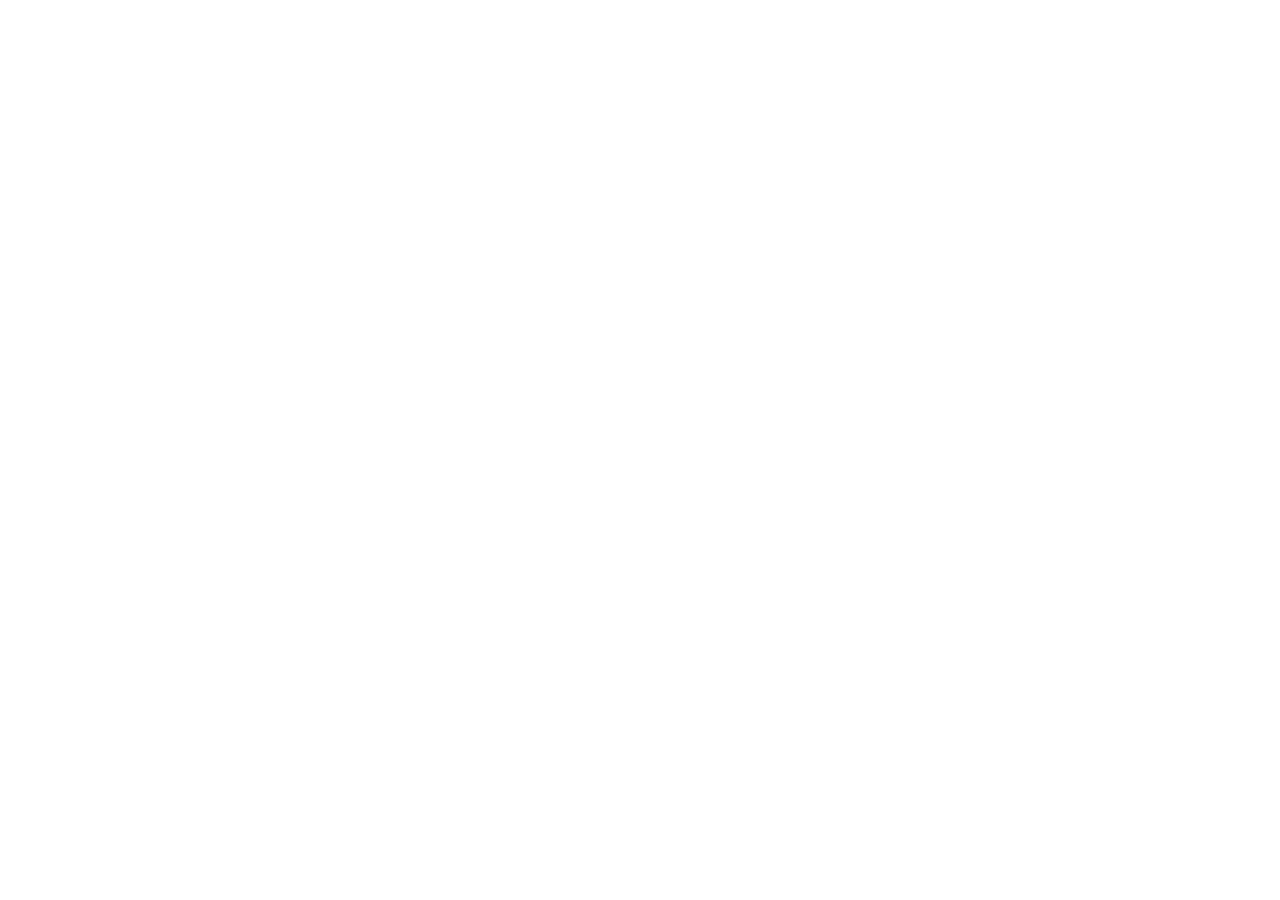
==== index.html @ c67d9fbb "Initialisation du projet" ====
<!DOCTYPE html>
<html lang="en">

<head>
    <meta charset="UTF-8">
    <meta name="viewport" content="width=device-width, initial-scale=1.0">
    <link rel="stylesheet" href="https://cdn.jsdelivr.net/npm/bootstrap-icons@1.11.3/font/bootstrap-icons.min.css">
    <link rel="stylesheet" href="css/style.css">
    <title>AfriConnect Summit 2026 - Accueil</title>
</head>

<body>
   



    <script src="https://cdn.jsdelivr.net/npm/bootstrap@5.3.0-alpha1/dist/js/bootstrap.bundle.min.js"></script>
    <script src="js/main.js"></script>
</body>

</html>
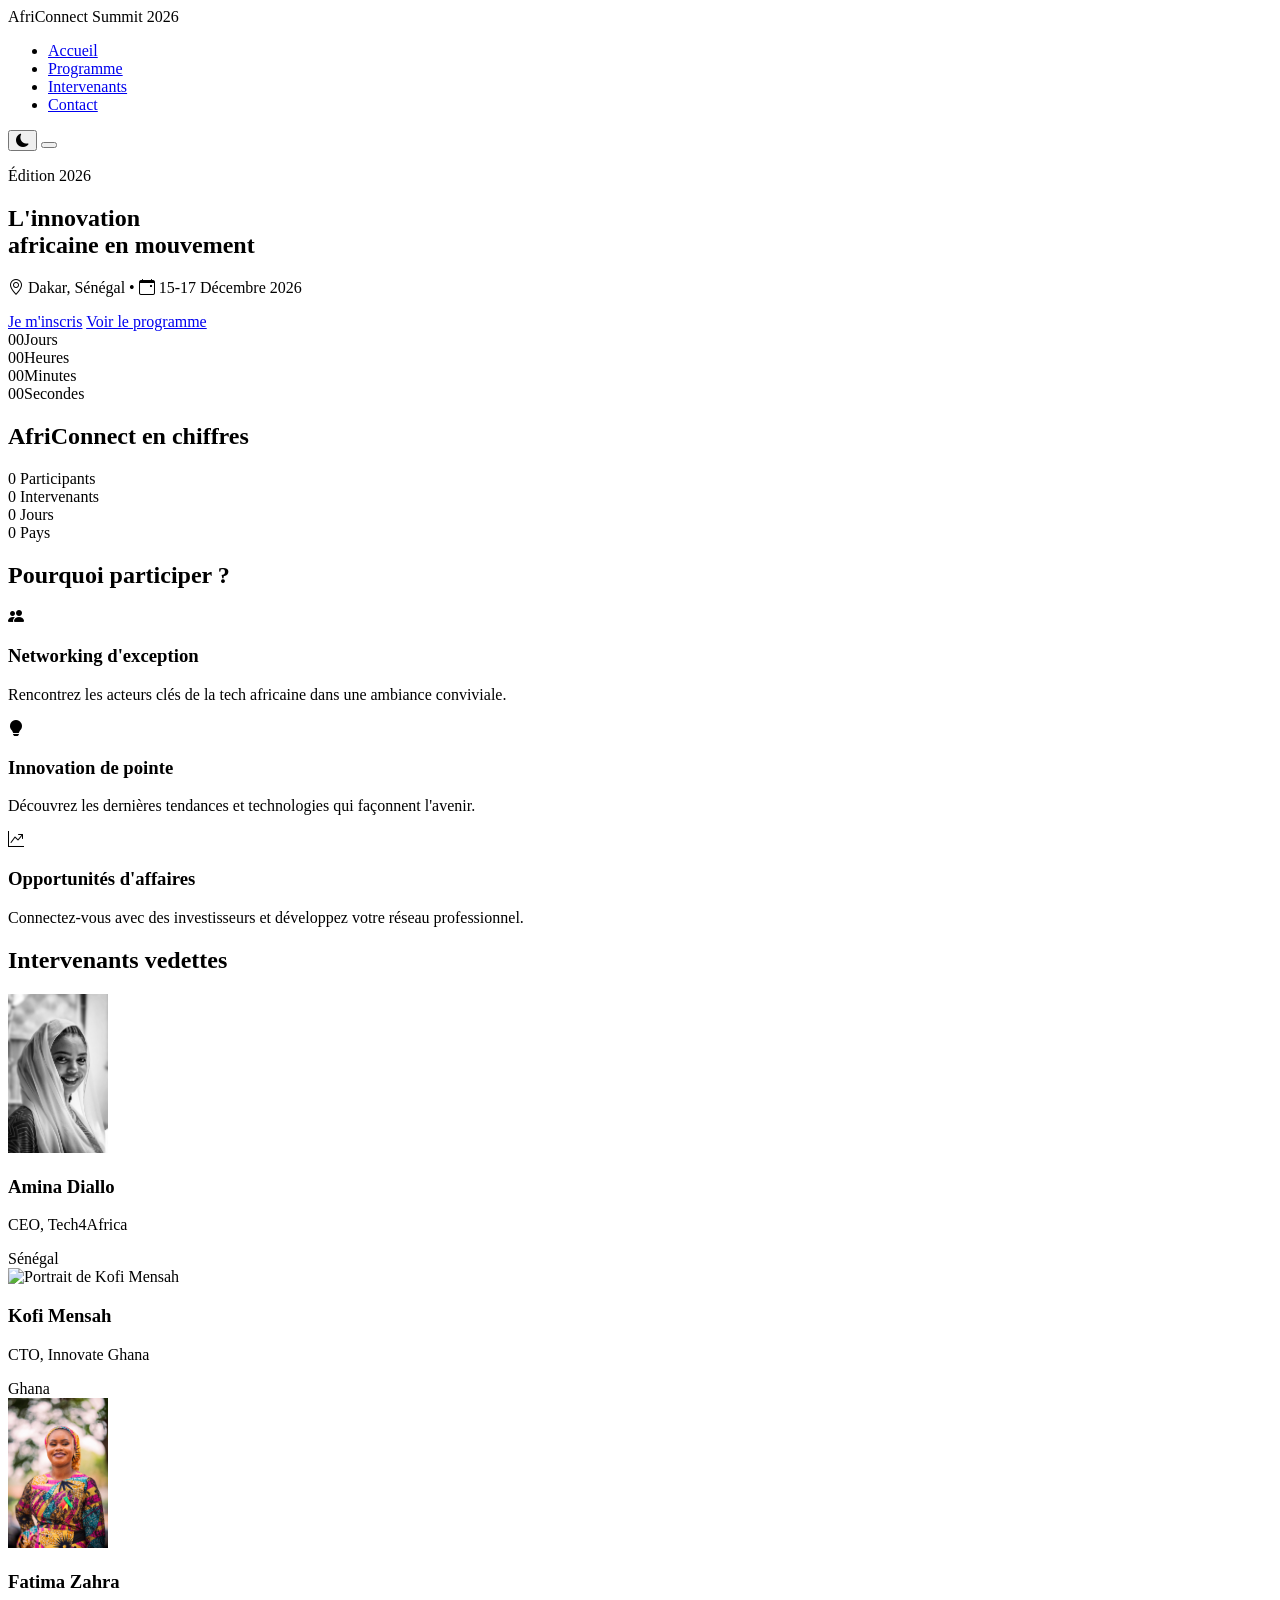
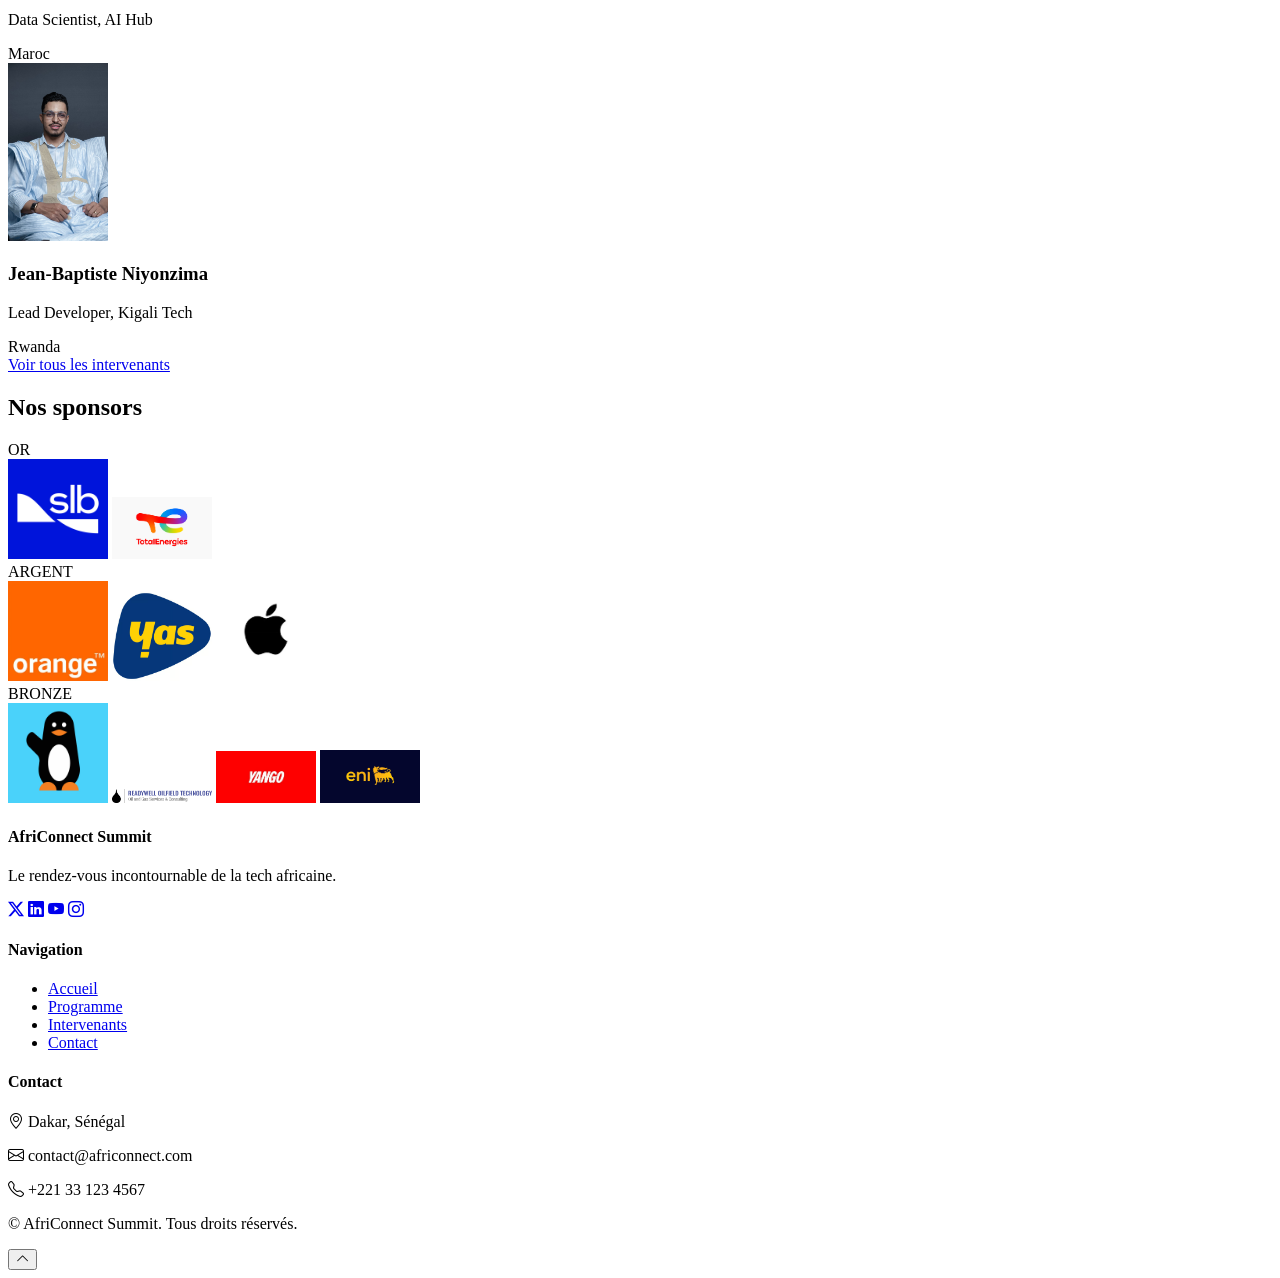
==== commit ead9342e: "Structure des pages HTML" ====
--- a/index.html
+++ b/index.html
@@ -1,20 +1,218 @@
 <!DOCTYPE html>
-<html lang="en">
+<html lang="fr">
 
 <head>
     <meta charset="UTF-8">
     <meta name="viewport" content="width=device-width, initial-scale=1.0">
     <link rel="stylesheet" href="https://cdn.jsdelivr.net/npm/bootstrap-icons@1.11.3/font/bootstrap-icons.min.css">
     <link rel="stylesheet" href="css/style.css">
+    <link rel="preconnect" href="https://fonts.googleapis.com">
+    <link rel="preconnect" href="https://fonts.gstatic.com" crossorigin>
+    <link href="https://fonts.googleapis.com/css2?family=Bricolage+Grotesque:wght@400;600;700;800&family=Inter:wght@400;500;600&display=swap" rel="stylesheet">
     <title>AfriConnect Summit 2026 - Accueil</title>
 </head>
 
 <body>
-   
-
-
-
-    <script src="https://cdn.jsdelivr.net/npm/bootstrap@5.3.0-alpha1/dist/js/bootstrap.bundle.min.js"></script>
+    <!--  HEADER / NAVIGATION -->
+    <header>
+        <nav>
+            <div class="nav-brand">
+                <span>AfriConnect</span>
+                <span>Summit 2026</span>
+            </div>
+            <ul class="nav-links" id="navLinks">
+                <li><a href="index.html" class="active">Accueil</a></li>
+                <li><a href="programme.html">Programme</a></li>
+                <li><a href="intervenants.html">Intervenants</a></li>
+                <li><a href="contact.html">Contact</a></li>
+            </ul>
+            <div class="nav-actions">
+                <button id="themeToggle" aria-label="Basculer le thème sombre/clair">
+                    <i class="bi bi-moon-fill"></i>
+                </button>
+                <button class="hamburger" aria-label="Ouvrir le menu de navigation" aria-expanded="false"
+                    id="hamburger">
+                    <span></span><span></span><span></span>
+                </button>
+            </div>
+        </nav>
+    </header>
+
+    <main>
+        <!--  SECTION HERO  -->
+        <section class="hero" id="hero">
+            <div class="hero-content">
+                <p class="hero-badge">Édition 2026</p>
+                <h1>L'innovation <br />africaine <span>en mouvement</span></h1>
+                <p class="hero-subtitle">
+                    <i class="bi bi-geo-alt" aria-hidden="true"></i> Dakar, Sénégal &bull;
+                    <i class="bi bi-calendar-event" aria-hidden="true"></i> 15-17 Décembre 2026
+                </p>
+                <div class="hero-buttons">
+                    <a href="contact.html" class="btn-primary">Je m'inscris</a>
+                    <a href="programme.html" class="btn-secondary">Voir le programme</a>
+                </div>
+                <!-- Compte à rebours -->
+                <div class="countdown" id="countdown" aria-label="Compte à rebours avant l'événement">
+                    <div><span id="days">00</span><span>Jours</span></div>
+                    <div><span id="hours">00</span><span>Heures</span></div>
+                    <div><span id="minutes">00</span><span>Minutes</span></div>
+                    <div><span id="seconds">00</span><span>Secondes</span></div>
+                </div>
+            </div>
+        </section>
+
+        <!--  SECTION CHIFFRES CLÉS  -->
+        <section class="stats" id="stats">
+            <h2>AfriConnect en chiffres</h2>
+            <div class="stats-grid">
+                <div class="stat-card">
+                    <span class="stat-number" data-target="1200">0</span>
+                    <span class="stat-label">Participants</span>
+                </div>
+                <div class="stat-card">
+                    <span class="stat-number" data-target="48">0</span>
+                    <span class="stat-label">Intervenants</span>
+                </div>
+                <div class="stat-card">
+                    <span class="stat-number" data-target="3">0</span>
+                    <span class="stat-label">Jours</span>
+                </div>
+                <div class="stat-card">
+                    <span class="stat-number" data-target="12">0</span>
+                    <span class="stat-label">Pays</span>
+                </div>
+            </div>
+        </section>
+
+        <!--  SECTION POURQUOI PARTICIPER  -->
+        <section class="why-attend" id="why-attend">
+            <h2>Pourquoi participer ?</h2>
+            <div class="why-grid">
+                <article class="why-card">
+                    <i class="bi bi-people-fill" aria-hidden="true"></i>
+                    <h3>Networking d'exception</h3>
+                    <p>Rencontrez les acteurs clés de la tech africaine dans une ambiance conviviale.</p>
+                </article>
+                <article class="why-card">
+                    <i class="bi bi-lightbulb-fill" aria-hidden="true"></i>
+                    <h3>Innovation de pointe</h3>
+                    <p>Découvrez les dernières tendances et technologies qui façonnent l'avenir.</p>
+                </article>
+                <article class="why-card">
+                    <i class="bi bi-graph-up-arrow" aria-hidden="true"></i>
+                    <h3>Opportunités d'affaires</h3>
+                    <p>Connectez-vous avec des investisseurs et développez votre réseau professionnel.</p>
+                </article>
+            </div>
+        </section>
+
+        <!--  SECTION INTERVENANTS VEDETTES  -->
+        <section class="featured-speakers" id="featured-speakers">
+            <h2>Intervenants vedettes</h2>
+            <div class="speakers-grid">
+                <article class="speaker-card">
+                    <img src="images/femme1.jpg" alt="Portrait d'Amina Diallo" width="100">
+                    <h3>Amina Diallo</h3>
+                    <p>CEO, Tech4Africa</p>
+                    <span class="speaker-country">Sénégal</span>
+                </article>
+                <article class="speaker-card">
+                    <img src="images/homme4.jpg" alt="Portrait de Kofi Mensah" width="100">
+                    <h3>Kofi Mensah</h3>
+                    <p>CTO, Innovate Ghana</p>
+                    <span class="speaker-country">Ghana</span>
+                </article>
+                <article class="speaker-card">
+                    <img src="images/fmm1.jpg" alt="Portrait de Fatima Zahra" width="100">
+                    <h3>Fatima Zahra</h3>
+                    <p>Data Scientist, AI Hub</p>
+                    <span class="speaker-country">Maroc</span>
+                </article>
+                <article class="speaker-card">
+                    <img src="images/hmm2.jpg" alt="Portrait de Jean-Baptiste Niyonzima" width="100">
+                    <h3>Jean-Baptiste Niyonzima</h3>
+                    <p>Lead Developer, Kigali Tech</p>
+                    <span class="speaker-country">Rwanda</span>
+                </article>
+            </div>
+            <div class="speakers-cta">
+                <a href="intervenants.html" class="btn-secondary">Voir tous les intervenants</a>
+            </div>
+        </section>
+
+        <!--  SECTION SPONSORS  -->
+        <section class="sponsors" id="sponsors">
+            <h2>Nos sponsors</h2>
+            <div class="sponsors-grid">
+                <div class="sponsor-level gold">
+                    <span>OR</span>
+                    <div class="sponsor-logos">
+                        <img src="images/slblogo.avif" alt="Logo sponsor Gold 1" width="100">
+                        <img src="images/totallogo.jpg" alt="Logo sponsor Gold 2" width="100">
+                    </div>
+                </div>
+                <div class="sponsor-level silver">
+                    <span>ARGENT</span>
+                    <div class="sponsor-logos">
+                        <img src="images/orangelogo.webp" alt="Logo sponsor Silver 1" width="100">
+                        <img src="images/yaslogo.avif" alt="Logo sponsor Silver 2" width="100">
+                        <img src="images/applelogo.webp" alt="Logo sponsor Silver 3" width="100">
+                    </div>
+                </div>
+                <div class="sponsor-level bronze">
+                    <span>BRONZE</span>
+                    <div class="sponsor-logos">
+                        <img src="images/wavelogo.avif" alt="Logo sponsor Bronze 1" width="100">
+                        <img src="images/readywelllogo.png" alt="Logo sponsor Bronze 2" width="100">
+                        <img src="images/yangologo.webp" alt="Logo sponsor Bronze 3" width="100">
+                        <img src="images/enilogo.jfif" alt="Logo sponsor Bronze 4" width="100">
+                    </div>
+                </div>
+            </div>
+        </section>
+    </main>
+
+    <!--  FOOTER  -->
+    <footer>
+        <div class="footer-grid">
+            <div class="footer-col">
+                <h4>AfriConnect Summit</h4>
+                <p>Le rendez-vous incontournable de la tech africaine.</p>
+                <div class="social-links">
+                    <a href="#" aria-label="Twitter"><i class="bi bi-twitter-x"></i></a>
+                    <a href="#" aria-label="LinkedIn"><i class="bi bi-linkedin"></i></a>
+                    <a href="#" aria-label="YouTube"><i class="bi bi-youtube"></i></a>
+                    <a href="#" aria-label="Instagram"><i class="bi bi-instagram"></i></a>
+                </div>
+            </div>
+            <div class="footer-col">
+                <h4>Navigation</h4>
+                <ul>
+                    <li><a href="index.html">Accueil</a></li>
+                    <li><a href="programme.html">Programme</a></li>
+                    <li><a href="intervenants.html">Intervenants</a></li>
+                    <li><a href="contact.html">Contact</a></li>
+                </ul>
+            </div>
+            <div class="footer-col">
+                <h4>Contact</h4>
+                <p><i class="bi bi-geo-alt" aria-hidden="true"></i> Dakar, Sénégal</p>
+                <p><i class="bi bi-envelope" aria-hidden="true"></i> contact@africonnect.com</p>
+                <p><i class="bi bi-telephone" aria-hidden="true"></i> +221 33 123 4567</p>
+            </div>
+        </div>
+        <div class="footer-bottom">
+            <p>&copy; <span id="year"></span> AfriConnect Summit. Tous droits réservés.</p>
+            <button id="backToTop" aria-label="Retour en haut de page">
+                <i class="bi bi-chevron-up"></i>
+            </button>
+        </div>
+    </footer>
+
+
+
+
     <script src="js/main.js"></script>
 </body>
 
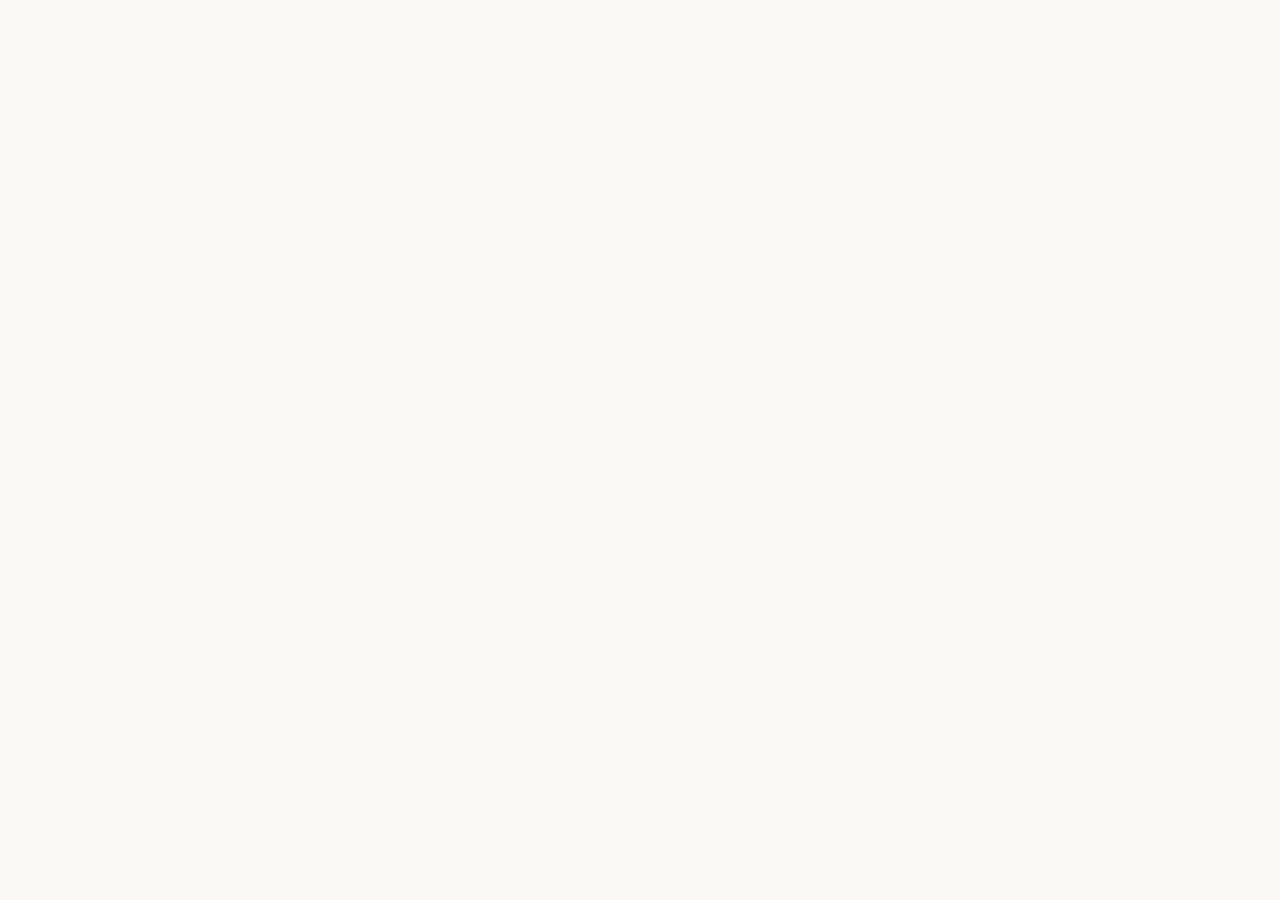
==== commit d1a37e26: "Initialisation du projet" ====
--- a/index.html
+++ b/index.html
@@ -1,218 +1,20 @@
 <!DOCTYPE html>
-<html lang="fr">
+<html lang="en">
 
 <head>
     <meta charset="UTF-8">
     <meta name="viewport" content="width=device-width, initial-scale=1.0">
     <link rel="stylesheet" href="https://cdn.jsdelivr.net/npm/bootstrap-icons@1.11.3/font/bootstrap-icons.min.css">
     <link rel="stylesheet" href="css/style.css">
-    <link rel="preconnect" href="https://fonts.googleapis.com">
-    <link rel="preconnect" href="https://fonts.gstatic.com" crossorigin>
-    <link href="https://fonts.googleapis.com/css2?family=Bricolage+Grotesque:wght@400;600;700;800&family=Inter:wght@400;500;600&display=swap" rel="stylesheet">
     <title>AfriConnect Summit 2026 - Accueil</title>
 </head>
 
 <body>
-    <!--  HEADER / NAVIGATION -->
-    <header>
-        <nav>
-            <div class="nav-brand">
-                <span>AfriConnect</span>
-                <span>Summit 2026</span>
-            </div>
-            <ul class="nav-links" id="navLinks">
-                <li><a href="index.html" class="active">Accueil</a></li>
-                <li><a href="programme.html">Programme</a></li>
-                <li><a href="intervenants.html">Intervenants</a></li>
-                <li><a href="contact.html">Contact</a></li>
-            </ul>
-            <div class="nav-actions">
-                <button id="themeToggle" aria-label="Basculer le thème sombre/clair">
-                    <i class="bi bi-moon-fill"></i>
-                </button>
-                <button class="hamburger" aria-label="Ouvrir le menu de navigation" aria-expanded="false"
-                    id="hamburger">
-                    <span></span><span></span><span></span>
-                </button>
-            </div>
-        </nav>
-    </header>
-
-    <main>
-        <!--  SECTION HERO  -->
-        <section class="hero" id="hero">
-            <div class="hero-content">
-                <p class="hero-badge">Édition 2026</p>
-                <h1>L'innovation <br />africaine <span>en mouvement</span></h1>
-                <p class="hero-subtitle">
-                    <i class="bi bi-geo-alt" aria-hidden="true"></i> Dakar, Sénégal &bull;
-                    <i class="bi bi-calendar-event" aria-hidden="true"></i> 15-17 Décembre 2026
-                </p>
-                <div class="hero-buttons">
-                    <a href="contact.html" class="btn-primary">Je m'inscris</a>
-                    <a href="programme.html" class="btn-secondary">Voir le programme</a>
-                </div>
-                <!-- Compte à rebours -->
-                <div class="countdown" id="countdown" aria-label="Compte à rebours avant l'événement">
-                    <div><span id="days">00</span><span>Jours</span></div>
-                    <div><span id="hours">00</span><span>Heures</span></div>
-                    <div><span id="minutes">00</span><span>Minutes</span></div>
-                    <div><span id="seconds">00</span><span>Secondes</span></div>
-                </div>
-            </div>
-        </section>
-
-        <!--  SECTION CHIFFRES CLÉS  -->
-        <section class="stats" id="stats">
-            <h2>AfriConnect en chiffres</h2>
-            <div class="stats-grid">
-                <div class="stat-card">
-                    <span class="stat-number" data-target="1200">0</span>
-                    <span class="stat-label">Participants</span>
-                </div>
-                <div class="stat-card">
-                    <span class="stat-number" data-target="48">0</span>
-                    <span class="stat-label">Intervenants</span>
-                </div>
-                <div class="stat-card">
-                    <span class="stat-number" data-target="3">0</span>
-                    <span class="stat-label">Jours</span>
-                </div>
-                <div class="stat-card">
-                    <span class="stat-number" data-target="12">0</span>
-                    <span class="stat-label">Pays</span>
-                </div>
-            </div>
-        </section>
-
-        <!--  SECTION POURQUOI PARTICIPER  -->
-        <section class="why-attend" id="why-attend">
-            <h2>Pourquoi participer ?</h2>
-            <div class="why-grid">
-                <article class="why-card">
-                    <i class="bi bi-people-fill" aria-hidden="true"></i>
-                    <h3>Networking d'exception</h3>
-                    <p>Rencontrez les acteurs clés de la tech africaine dans une ambiance conviviale.</p>
-                </article>
-                <article class="why-card">
-                    <i class="bi bi-lightbulb-fill" aria-hidden="true"></i>
-                    <h3>Innovation de pointe</h3>
-                    <p>Découvrez les dernières tendances et technologies qui façonnent l'avenir.</p>
-                </article>
-                <article class="why-card">
-                    <i class="bi bi-graph-up-arrow" aria-hidden="true"></i>
-                    <h3>Opportunités d'affaires</h3>
-                    <p>Connectez-vous avec des investisseurs et développez votre réseau professionnel.</p>
-                </article>
-            </div>
-        </section>
-
-        <!--  SECTION INTERVENANTS VEDETTES  -->
-        <section class="featured-speakers" id="featured-speakers">
-            <h2>Intervenants vedettes</h2>
-            <div class="speakers-grid">
-                <article class="speaker-card">
-                    <img src="images/femme1.jpg" alt="Portrait d'Amina Diallo" width="100">
-                    <h3>Amina Diallo</h3>
-                    <p>CEO, Tech4Africa</p>
-                    <span class="speaker-country">Sénégal</span>
-                </article>
-                <article class="speaker-card">
-                    <img src="images/homme4.jpg" alt="Portrait de Kofi Mensah" width="100">
-                    <h3>Kofi Mensah</h3>
-                    <p>CTO, Innovate Ghana</p>
-                    <span class="speaker-country">Ghana</span>
-                </article>
-                <article class="speaker-card">
-                    <img src="images/fmm1.jpg" alt="Portrait de Fatima Zahra" width="100">
-                    <h3>Fatima Zahra</h3>
-                    <p>Data Scientist, AI Hub</p>
-                    <span class="speaker-country">Maroc</span>
-                </article>
-                <article class="speaker-card">
-                    <img src="images/hmm2.jpg" alt="Portrait de Jean-Baptiste Niyonzima" width="100">
-                    <h3>Jean-Baptiste Niyonzima</h3>
-                    <p>Lead Developer, Kigali Tech</p>
-                    <span class="speaker-country">Rwanda</span>
-                </article>
-            </div>
-            <div class="speakers-cta">
-                <a href="intervenants.html" class="btn-secondary">Voir tous les intervenants</a>
-            </div>
-        </section>
-
-        <!--  SECTION SPONSORS  -->
-        <section class="sponsors" id="sponsors">
-            <h2>Nos sponsors</h2>
-            <div class="sponsors-grid">
-                <div class="sponsor-level gold">
-                    <span>OR</span>
-                    <div class="sponsor-logos">
-                        <img src="images/slblogo.avif" alt="Logo sponsor Gold 1" width="100">
-                        <img src="images/totallogo.jpg" alt="Logo sponsor Gold 2" width="100">
-                    </div>
-                </div>
-                <div class="sponsor-level silver">
-                    <span>ARGENT</span>
-                    <div class="sponsor-logos">
-                        <img src="images/orangelogo.webp" alt="Logo sponsor Silver 1" width="100">
-                        <img src="images/yaslogo.avif" alt="Logo sponsor Silver 2" width="100">
-                        <img src="images/applelogo.webp" alt="Logo sponsor Silver 3" width="100">
-                    </div>
-                </div>
-                <div class="sponsor-level bronze">
-                    <span>BRONZE</span>
-                    <div class="sponsor-logos">
-                        <img src="images/wavelogo.avif" alt="Logo sponsor Bronze 1" width="100">
-                        <img src="images/readywelllogo.png" alt="Logo sponsor Bronze 2" width="100">
-                        <img src="images/yangologo.webp" alt="Logo sponsor Bronze 3" width="100">
-                        <img src="images/enilogo.jfif" alt="Logo sponsor Bronze 4" width="100">
-                    </div>
-                </div>
-            </div>
-        </section>
-    </main>
-
-    <!--  FOOTER  -->
-    <footer>
-        <div class="footer-grid">
-            <div class="footer-col">
-                <h4>AfriConnect Summit</h4>
-                <p>Le rendez-vous incontournable de la tech africaine.</p>
-                <div class="social-links">
-                    <a href="#" aria-label="Twitter"><i class="bi bi-twitter-x"></i></a>
-                    <a href="#" aria-label="LinkedIn"><i class="bi bi-linkedin"></i></a>
-                    <a href="#" aria-label="YouTube"><i class="bi bi-youtube"></i></a>
-                    <a href="#" aria-label="Instagram"><i class="bi bi-instagram"></i></a>
-                </div>
-            </div>
-            <div class="footer-col">
-                <h4>Navigation</h4>
-                <ul>
-                    <li><a href="index.html">Accueil</a></li>
-                    <li><a href="programme.html">Programme</a></li>
-                    <li><a href="intervenants.html">Intervenants</a></li>
-                    <li><a href="contact.html">Contact</a></li>
-                </ul>
-            </div>
-            <div class="footer-col">
-                <h4>Contact</h4>
-                <p><i class="bi bi-geo-alt" aria-hidden="true"></i> Dakar, Sénégal</p>
-                <p><i class="bi bi-envelope" aria-hidden="true"></i> contact@africonnect.com</p>
-                <p><i class="bi bi-telephone" aria-hidden="true"></i> +221 33 123 4567</p>
-            </div>
-        </div>
-        <div class="footer-bottom">
-            <p>&copy; <span id="year"></span> AfriConnect Summit. Tous droits réservés.</p>
-            <button id="backToTop" aria-label="Retour en haut de page">
-                <i class="bi bi-chevron-up"></i>
-            </button>
-        </div>
-    </footer>
+   
 
 
 
-
+    <script src="https://cdn.jsdelivr.net/npm/bootstrap@5.3.0-alpha1/dist/js/bootstrap.bundle.min.js"></script>
     <script src="js/main.js"></script>
 </body>
 
--- a/css/style.css
+++ b/css/style.css
@@ -0,0 +1,436 @@
+
+/* VARIABLES CSS (design system)  */
+:root {
+    /* Couleurs - mode clair (par défaut) */
+    --color-bg: #FBF9F6;
+    --color-bg-alt: #F2EEE7;
+    --color-text: #1B1F2A;
+    --color-text-soft: #55596B;
+    --color-sunset: #FF6B35;
+    --color-sunset-dark: #E4552A;
+    --color-ocean: #00A896;
+    --color-ocean-dark: #007A6E;
+    --color-border: #E3DED3;
+    --color-card-bg: #FFFFFF;
+
+    /* Typographie */
+    --font-display: 'Bricolage Grotesque', sans-serif;
+    --font-body: 'Inter', sans-serif;
+
+    /* Espacements */
+    --space-xs: 0.5rem;
+    --space-sm: 1rem;
+    --space-md: 2rem;
+    --space-lg: 4rem;
+    --space-xl: 6rem;
+
+    /* Rayons et ombres */
+    --radius-sm: 8px;
+    --radius-md: 16px;
+    --radius-full: 999px;
+    --shadow-soft: 0 4px 20px rgba(13, 19, 33, 0.08);
+    --shadow-hover: 0 12px 32px rgba(13, 19, 33, 0.14);
+
+    /* Transitions */
+    --transition-fast: 0.2s ease;
+    --transition-base: 0.35s ease;
+
+    /* Largeur de contenu */
+    --content-width: 1200px;
+}
+
+/*  VARIABLES - MODE SOMBRE  */
+[data-theme="dark"] {
+    --color-bg: #0D1321;
+    --color-bg-alt: #161D30;
+    --color-text: #F5F3EF;
+    --color-text-soft: #A7ACC2;
+    --color-sunset: #FF7A47;
+    --color-sunset-dark: #FF6B35;
+    --color-ocean: #12C7B4;
+    --color-ocean-dark: #00A896;
+    --color-border: #2A3350;
+    --color-card-bg: #161D30;
+    --shadow-soft: 0 4px 20px rgba(0, 0, 0, 0.35);
+    --shadow-hover: 0 12px 32px rgba(0, 0, 0, 0.5);
+}
+
+/*  RESET DE BASE  */
+* {
+    margin: 0;
+    padding: 0;
+    box-sizing: border-box;
+}
+
+html {
+    scroll-behavior: smooth;
+}
+
+body {
+    font-family: var(--font-body);
+    background-color: var(--color-bg);
+    color: var(--color-text);
+    line-height: 1.6;
+    transition: background-color var(--transition-base), color var(--transition-base);
+    overflow-x: hidden;
+}
+
+img {
+    max-width: 100%;
+    display: block;
+}
+
+a {
+    text-decoration: none;
+    color: inherit;
+}
+
+ul {
+    list-style: none;
+}
+
+button {
+    font-family: inherit;
+    cursor: pointer;
+    border: none;
+    background: none;
+}
+
+h1, h2, h3, h4 {
+    font-family: var(--font-display);
+    font-weight: 700;
+    line-height: 1.15;
+    color: var(--color-text);
+}
+
+h1 { font-size: clamp(2.5rem, 6vw, 4.5rem); }
+h2 { font-size: clamp(1.8rem, 4vw, 2.75rem); margin-bottom: var(--space-md); }
+h3 { font-size: 1.25rem; }
+
+p { color: var(--color-text-soft); }
+
+.sr-only {
+    position: absolute;
+    width: 1px; height: 1px;
+    padding: 0; margin: -1px;
+    overflow: hidden;
+    clip: rect(0, 0, 0, 0);
+    white-space: nowrap;
+    border: 0;
+}
+
+*:focus-visible {
+    outline: 3px solid var(--color-ocean);
+    outline-offset: 2px;
+}
+
+/* Conteneur générique pour toutes les sections de <main> */
+main > section {
+    max-width: var(--content-width);
+    margin: 0 auto;
+    padding: var(--space-lg) var(--space-md);
+}
+
+/* Boutons génériques (utilisés dans le hero dès ce commit) */
+.btn-primary,
+.btn-secondary {
+    display: inline-block;
+    padding: 0.9rem 2rem;
+    border-radius: var(--radius-full);
+    font-weight: 600;
+    transition: transform var(--transition-fast), box-shadow var(--transition-fast), background-color var(--transition-fast);
+}
+
+.btn-primary {
+    background-color: var(--color-sunset);
+    color: #fff;
+}
+.btn-primary:hover {
+    background-color: var(--color-sunset-dark);
+    transform: translateY(-2px);
+    box-shadow: var(--shadow-hover);
+}
+
+.btn-secondary {
+    background-color: transparent;
+    color: var(--color-text);
+    border: 2px solid var(--color-border);
+}
+.btn-secondary:hover {
+    border-color: var(--color-ocean);
+    color: var(--color-ocean);
+    transform: translateY(-2px);
+}
+/*  HEADER / NAVBAR (Flexbox usage #1) */
+header {
+    position: fixed;
+    top: 0; left: 0; right: 0;
+    z-index: 100;
+    background-color: transparent;
+    transition: background-color var(--transition-base), box-shadow var(--transition-base);
+}
+
+/* Classe basculée en JS au commit 8, après 80px de scroll */
+header.scrolled {
+    background-color: var(--color-bg);
+    box-shadow: var(--shadow-soft);
+}
+
+nav {
+    display: flex;
+    align-items: center;
+    justify-content: space-between;
+    max-width: var(--content-width);
+    margin: 0 auto;
+    padding: 1.25rem var(--space-md);
+}
+
+.nav-brand {
+    display: flex;
+    flex-direction: column;
+    font-family: var(--font-display);
+    font-weight: 700;
+    line-height: 1.1;
+}
+
+.nav-links {
+    display: flex;
+    gap: var(--space-md);
+}
+
+.nav-links a {
+    font-weight: 500;
+    padding-bottom: 4px;
+    border-bottom: 2px solid transparent;
+    transition: border-color var(--transition-fast), color var(--transition-fast);
+}
+
+.nav-links a:hover,
+.nav-links a.active {
+    color: var(--color-sunset);
+    border-bottom-color: var(--color-sunset);
+}
+
+.nav-actions {
+    display: flex;
+    align-items: center;
+    gap: var(--space-sm);
+}
+
+#themeToggle {
+    font-size: 1.2rem;
+    color: var(--color-text);
+    transition: color var(--transition-fast), transform var(--transition-fast);
+}
+#themeToggle:hover {
+    color: var(--color-sunset);
+    transform: rotate(20deg);
+}
+
+/* Hamburger (mobile) - la logique d'ouverture (classe .open) sera ajoutée en JS au commit 8 */
+.hamburger {
+    display: none;
+    flex-direction: column;
+    gap: 5px;
+    width: 28px;
+}
+.hamburger span {
+    height: 2px;
+    background-color: var(--color-text);
+    border-radius: 2px;
+    transition: transform var(--transition-fast), opacity var(--transition-fast);
+}
+.hamburger.open span:nth-child(1) { transform: translateY(7px) rotate(45deg); }
+.hamburger.open span:nth-child(2) { opacity: 0; }
+.hamburger.open span:nth-child(3) { transform: translateY(-7px) rotate(-45deg); }
+
+/* - HERO (page d'accueil) */
+.hero {
+    min-height: 100vh;
+    display: flex;
+    align-items: center;
+    justify-content: center;
+    text-align: center;
+    padding: 0 var(--space-md);
+    background: radial-gradient(ellipse at top, rgba(255, 107, 53, 0.12), transparent 60%),
+                radial-gradient(ellipse at bottom, rgba(0, 168, 150, 0.12), transparent 60%);
+    max-width: none !important;
+}
+
+.hero-content {
+    max-width: 800px;
+    animation: fadeInUp 1s ease both;
+}
+
+.hero-badge {
+    display: inline-block;
+    padding: 0.4rem 1rem;
+    margin-bottom: var(--space-sm);
+    border: 1px solid var(--color-border);
+    border-radius: var(--radius-full);
+    font-size: 0.85rem;
+    font-weight: 600;
+    color: var(--color-ocean);
+}
+
+.hero h1 span {
+    background: linear-gradient(90deg, var(--color-sunset), var(--color-ocean));
+    -webkit-background-clip: text;
+    background-clip: text;
+    color: transparent;
+}
+
+.hero-subtitle {
+    margin: var(--space-sm) 0 var(--space-md);
+    font-size: 1.1rem;
+}
+
+.hero-buttons {
+    display: flex;
+    gap: var(--space-sm);
+    justify-content: center;
+    flex-wrap: wrap;
+    margin-bottom: var(--space-lg);
+}
+
+/* Compte à rebours (Flexbox usage #2) - valeurs calculées en JS au commit 9 */
+.countdown {
+    display: flex;
+    gap: var(--space-md);
+    justify-content: center;
+    flex-wrap: wrap;
+}
+
+.countdown > div {
+    display: flex;
+    flex-direction: column;
+    align-items: center;
+    background-color: var(--color-card-bg);
+    padding: var(--space-sm) var(--space-md);
+    border-radius: var(--radius-md);
+    box-shadow: var(--shadow-soft);
+    min-width: 80px;
+}
+
+.countdown span:first-child {
+    font-family: var(--font-display);
+    font-size: 2rem;
+    font-weight: 700;
+    color: var(--color-sunset);
+}
+
+.countdown span:last-child {
+    font-size: 0.8rem;
+    color: var(--color-text-soft);
+    text-transform: uppercase;
+    letter-spacing: 0.05em;
+}
+
+/* Animation d'apparition CSS au chargement du hero */
+@keyframes fadeInUp {
+    from { opacity: 0; transform: translateY(30px); }
+    to { opacity: 1; transform: translateY(0); }
+}
+
+/* COMMIT 5 - FOOTER (Grid pour les 3 colonnes + Flexbox pour footer-bottom) */
+footer {
+    background-color: var(--color-bg-alt);
+    border-top: 1px solid var(--color-border);
+    margin-top: var(--space-xl);
+}
+
+.footer-grid {
+    display: grid;
+    grid-template-columns: 2fr 1fr 1fr;
+    gap: var(--space-lg);
+    max-width: var(--content-width);
+    margin: 0 auto;
+    padding: var(--space-lg) var(--space-md);
+}
+
+.footer-col h4 {
+    margin-bottom: var(--space-sm);
+}
+
+.footer-col ul li {
+    margin-bottom: 0.4rem;
+}
+
+.footer-col a:hover { color: var(--color-sunset); }
+
+.footer-col p { margin-bottom: 0.4rem; }
+
+.social-links {
+    display: flex;
+    gap: var(--space-sm);
+    margin-top: var(--space-sm);
+}
+
+.social-links a {
+    width: 38px; height: 38px;
+    display: flex; align-items: center; justify-content: center;
+    background-color: var(--color-card-bg);
+    border-radius: var(--radius-full);
+    transition: background-color var(--transition-fast), color var(--transition-fast), transform var(--transition-fast);
+}
+.social-links a:hover {
+    background-color: var(--color-sunset);
+    color: #fff;
+    transform: translateY(-3px);
+}
+
+.footer-bottom {
+    display: flex;
+    align-items: center;
+    justify-content: space-between;
+    max-width: var(--content-width);
+    margin: 0 auto;
+    padding: var(--space-sm) var(--space-md) var(--space-md);
+    border-top: 1px solid var(--color-border);
+    font-size: 0.85rem;
+}
+
+/* Bouton retour en haut - la classe .visible sera basculée en JS au commit 8 */
+#backToTop {
+    width: 42px; height: 42px;
+    display: flex; align-items: center; justify-content: center;
+    background-color: var(--color-sunset);
+    color: #fff;
+    border-radius: var(--radius-full);
+    opacity: 0;
+    pointer-events: none;
+    transition: opacity var(--transition-fast), transform var(--transition-fast);
+}
+#backToTop.visible {
+    opacity: 1;
+    pointer-events: auto;
+}
+#backToTop:hover { transform: translateY(-4px); }
+
+/* RESPONSIVE DE BASE (navbar, hero, footer uniquement à ce stade) */
+@media (max-width: 768px) {
+    .nav-links { display: none; }
+    .hamburger { display: flex; }
+
+    .nav-links.open {
+        display: flex;
+        flex-direction: column;
+        position: absolute;
+        top: 100%;
+        left: 0; right: 0;
+        background-color: var(--color-bg);
+        padding: var(--space-md);
+        gap: var(--space-sm);
+        box-shadow: var(--shadow-soft);
+    }
+
+    .footer-grid { grid-template-columns: 1fr; gap: var(--space-md); }
+    .footer-bottom { flex-direction: column; gap: var(--space-sm); text-align: center; }
+}
+
+@media (max-width: 375px) {
+    .countdown { gap: var(--space-sm); }
+    .countdown > div { min-width: 65px; padding: var(--space-xs); }
+    .hero-buttons { flex-direction: column; width: 100%; }
+    .btn-primary, .btn-secondary { text-align: center; width: 100%; }
+}
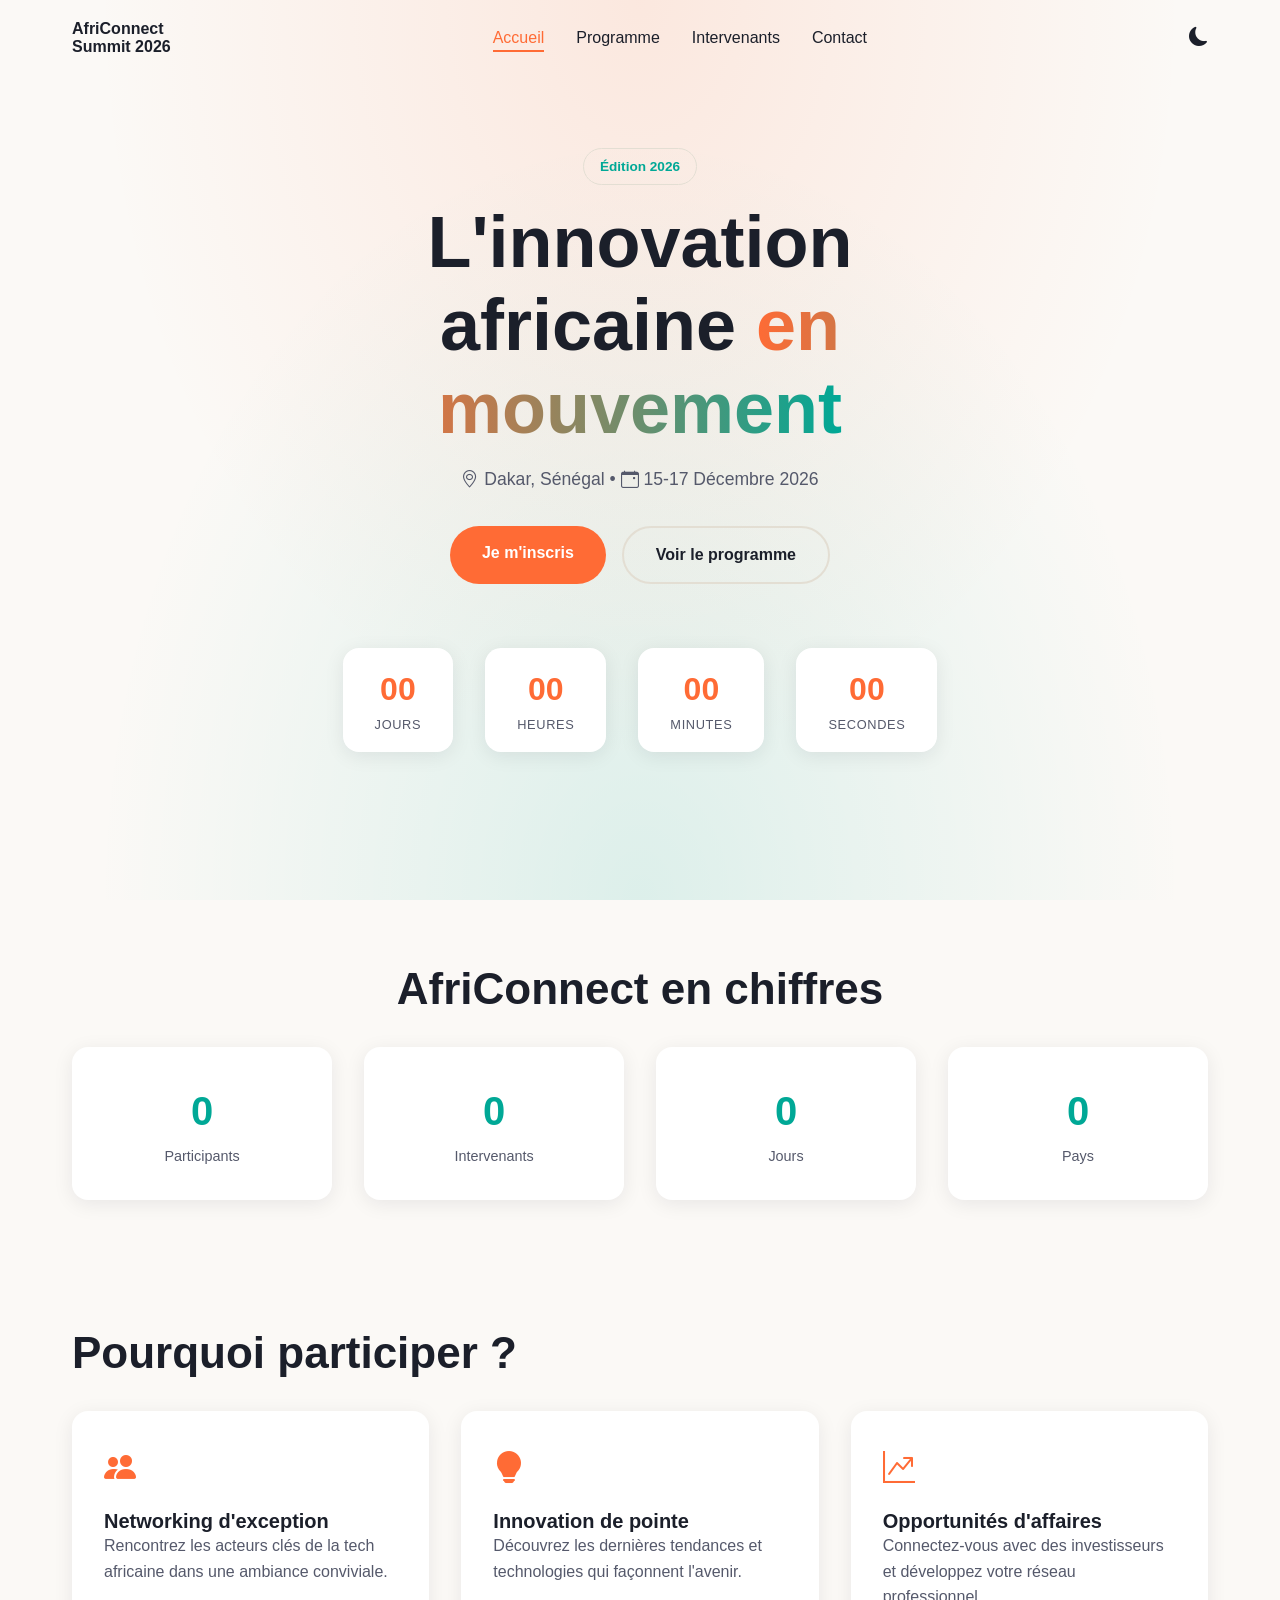
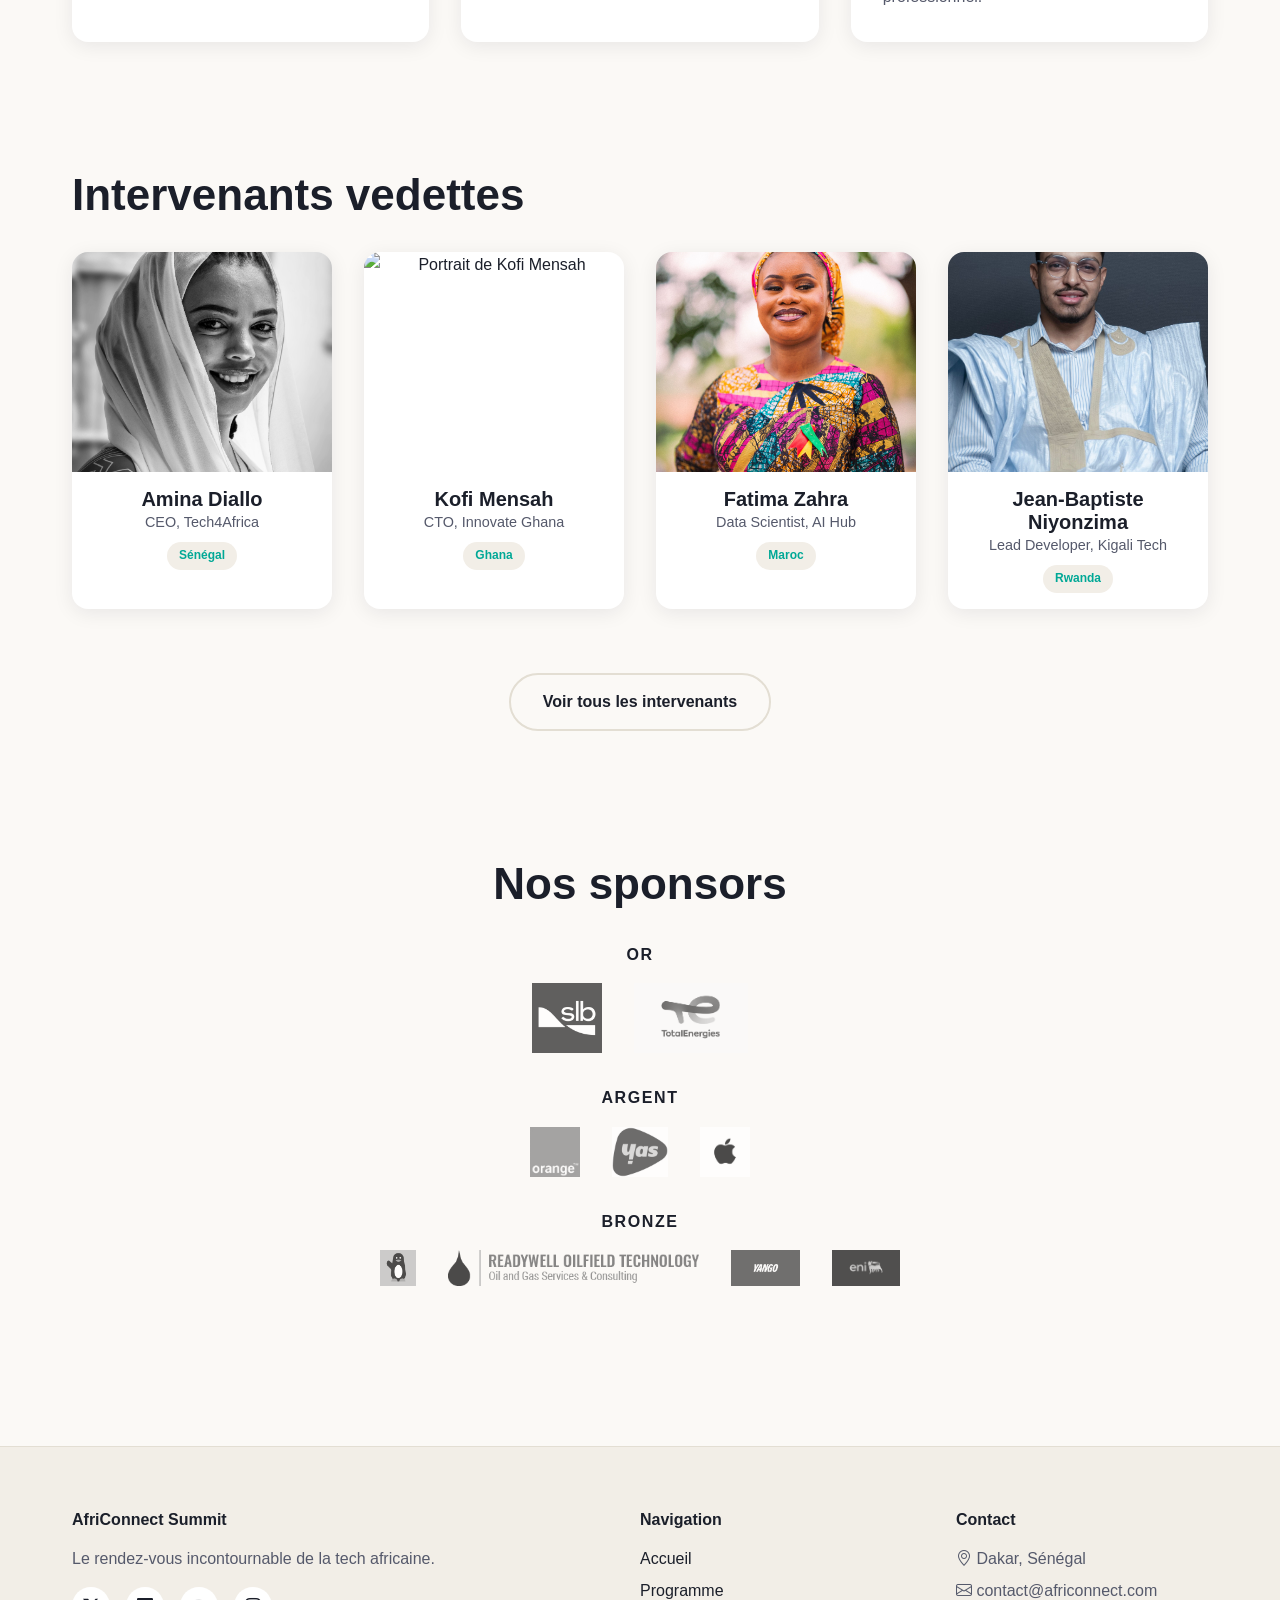
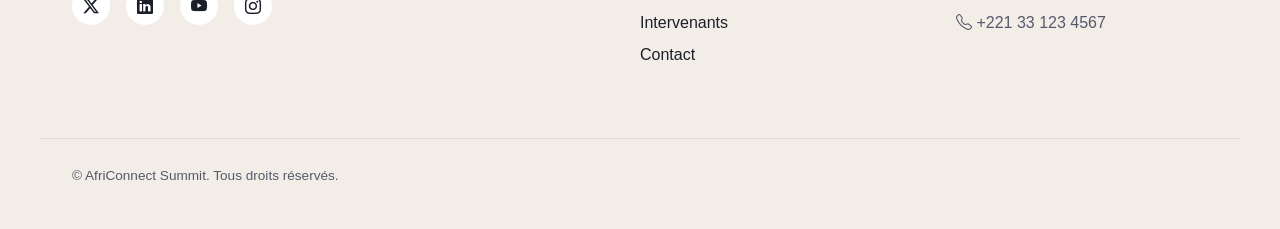
==== commit 7f7b98a9: "Structure des pages HTML" ====
--- a/index.html
+++ b/index.html
@@ -1,20 +1,218 @@
 <!DOCTYPE html>
-<html lang="en">
+<html lang="fr">
 
 <head>
     <meta charset="UTF-8">
     <meta name="viewport" content="width=device-width, initial-scale=1.0">
     <link rel="stylesheet" href="https://cdn.jsdelivr.net/npm/bootstrap-icons@1.11.3/font/bootstrap-icons.min.css">
     <link rel="stylesheet" href="css/style.css">
+    <link rel="preconnect" href="https://fonts.googleapis.com">
+    <link rel="preconnect" href="https://fonts.gstatic.com" crossorigin>
+    <link href="https://fonts.googleapis.com/css2?family=Bricolage+Grotesque:wght@400;600;700;800&family=Inter:wght@400;500;600&display=swap" rel="stylesheet">
     <title>AfriConnect Summit 2026 - Accueil</title>
 </head>
 
 <body>
-   
-
-
-
-    <script src="https://cdn.jsdelivr.net/npm/bootstrap@5.3.0-alpha1/dist/js/bootstrap.bundle.min.js"></script>
+    <!--  HEADER / NAVIGATION -->
+    <header>
+        <nav>
+            <div class="nav-brand">
+                <span>AfriConnect</span>
+                <span>Summit 2026</span>
+            </div>
+            <ul class="nav-links" id="navLinks">
+                <li><a href="index.html" class="active">Accueil</a></li>
+                <li><a href="programme.html">Programme</a></li>
+                <li><a href="intervenants.html">Intervenants</a></li>
+                <li><a href="contact.html">Contact</a></li>
+            </ul>
+            <div class="nav-actions">
+                <button id="themeToggle" aria-label="Basculer le thème sombre/clair">
+                    <i class="bi bi-moon-fill"></i>
+                </button>
+                <button class="hamburger" aria-label="Ouvrir le menu de navigation" aria-expanded="false"
+                    id="hamburger">
+                    <span></span><span></span><span></span>
+                </button>
+            </div>
+        </nav>
+    </header>
+
+    <main>
+        <!--  SECTION HERO  -->
+        <section class="hero" id="hero">
+            <div class="hero-content">
+                <p class="hero-badge">Édition 2026</p>
+                <h1>L'innovation <br />africaine <span>en mouvement</span></h1>
+                <p class="hero-subtitle">
+                    <i class="bi bi-geo-alt" aria-hidden="true"></i> Dakar, Sénégal &bull;
+                    <i class="bi bi-calendar-event" aria-hidden="true"></i> 15-17 Décembre 2026
+                </p>
+                <div class="hero-buttons">
+                    <a href="contact.html" class="btn-primary">Je m'inscris</a>
+                    <a href="programme.html" class="btn-secondary">Voir le programme</a>
+                </div>
+                <!-- Compte à rebours -->
+                <div class="countdown" id="countdown" aria-label="Compte à rebours avant l'événement">
+                    <div><span id="days">00</span><span>Jours</span></div>
+                    <div><span id="hours">00</span><span>Heures</span></div>
+                    <div><span id="minutes">00</span><span>Minutes</span></div>
+                    <div><span id="seconds">00</span><span>Secondes</span></div>
+                </div>
+            </div>
+        </section>
+
+        <!--  SECTION CHIFFRES CLÉS  -->
+        <section class="stats" id="stats">
+            <h2>AfriConnect en chiffres</h2>
+            <div class="stats-grid">
+                <div class="stat-card">
+                    <span class="stat-number" data-target="1200">0</span>
+                    <span class="stat-label">Participants</span>
+                </div>
+                <div class="stat-card">
+                    <span class="stat-number" data-target="48">0</span>
+                    <span class="stat-label">Intervenants</span>
+                </div>
+                <div class="stat-card">
+                    <span class="stat-number" data-target="3">0</span>
+                    <span class="stat-label">Jours</span>
+                </div>
+                <div class="stat-card">
+                    <span class="stat-number" data-target="12">0</span>
+                    <span class="stat-label">Pays</span>
+                </div>
+            </div>
+        </section>
+
+        <!--  SECTION POURQUOI PARTICIPER  -->
+        <section class="why-attend" id="why-attend">
+            <h2>Pourquoi participer ?</h2>
+            <div class="why-grid">
+                <article class="why-card">
+                    <i class="bi bi-people-fill" aria-hidden="true"></i>
+                    <h3>Networking d'exception</h3>
+                    <p>Rencontrez les acteurs clés de la tech africaine dans une ambiance conviviale.</p>
+                </article>
+                <article class="why-card">
+                    <i class="bi bi-lightbulb-fill" aria-hidden="true"></i>
+                    <h3>Innovation de pointe</h3>
+                    <p>Découvrez les dernières tendances et technologies qui façonnent l'avenir.</p>
+                </article>
+                <article class="why-card">
+                    <i class="bi bi-graph-up-arrow" aria-hidden="true"></i>
+                    <h3>Opportunités d'affaires</h3>
+                    <p>Connectez-vous avec des investisseurs et développez votre réseau professionnel.</p>
+                </article>
+            </div>
+        </section>
+
+        <!--  SECTION INTERVENANTS VEDETTES  -->
+        <section class="featured-speakers" id="featured-speakers">
+            <h2>Intervenants vedettes</h2>
+            <div class="speakers-grid">
+                <article class="speaker-card">
+                    <img src="images/femme1.jpg" alt="Portrait d'Amina Diallo" width="100">
+                    <h3>Amina Diallo</h3>
+                    <p>CEO, Tech4Africa</p>
+                    <span class="speaker-country">Sénégal</span>
+                </article>
+                <article class="speaker-card">
+                    <img src="images/homme4.jpg" alt="Portrait de Kofi Mensah" width="100">
+                    <h3>Kofi Mensah</h3>
+                    <p>CTO, Innovate Ghana</p>
+                    <span class="speaker-country">Ghana</span>
+                </article>
+                <article class="speaker-card">
+                    <img src="images/fmm1.jpg" alt="Portrait de Fatima Zahra" width="100">
+                    <h3>Fatima Zahra</h3>
+                    <p>Data Scientist, AI Hub</p>
+                    <span class="speaker-country">Maroc</span>
+                </article>
+                <article class="speaker-card">
+                    <img src="images/hmm2.jpg" alt="Portrait de Jean-Baptiste Niyonzima" width="100">
+                    <h3>Jean-Baptiste Niyonzima</h3>
+                    <p>Lead Developer, Kigali Tech</p>
+                    <span class="speaker-country">Rwanda</span>
+                </article>
+            </div>
+            <div class="speakers-cta">
+                <a href="intervenants.html" class="btn-secondary">Voir tous les intervenants</a>
+            </div>
+        </section>
+
+        <!--  SECTION SPONSORS  -->
+        <section class="sponsors" id="sponsors">
+            <h2>Nos sponsors</h2>
+            <div class="sponsors-grid">
+                <div class="sponsor-level gold">
+                    <span>OR</span>
+                    <div class="sponsor-logos">
+                        <img src="images/slblogo.avif" alt="Logo sponsor Gold 1" width="100">
+                        <img src="images/totallogo.jpg" alt="Logo sponsor Gold 2" width="100">
+                    </div>
+                </div>
+                <div class="sponsor-level silver">
+                    <span>ARGENT</span>
+                    <div class="sponsor-logos">
+                        <img src="images/orangelogo.webp" alt="Logo sponsor Silver 1" width="100">
+                        <img src="images/yaslogo.avif" alt="Logo sponsor Silver 2" width="100">
+                        <img src="images/applelogo.webp" alt="Logo sponsor Silver 3" width="100">
+                    </div>
+                </div>
+                <div class="sponsor-level bronze">
+                    <span>BRONZE</span>
+                    <div class="sponsor-logos">
+                        <img src="images/wavelogo.avif" alt="Logo sponsor Bronze 1" width="100">
+                        <img src="images/readywelllogo.png" alt="Logo sponsor Bronze 2" width="100">
+                        <img src="images/yangologo.webp" alt="Logo sponsor Bronze 3" width="100">
+                        <img src="images/enilogo.jfif" alt="Logo sponsor Bronze 4" width="100">
+                    </div>
+                </div>
+            </div>
+        </section>
+    </main>
+
+    <!--  FOOTER  -->
+    <footer>
+        <div class="footer-grid">
+            <div class="footer-col">
+                <h4>AfriConnect Summit</h4>
+                <p>Le rendez-vous incontournable de la tech africaine.</p>
+                <div class="social-links">
+                    <a href="#" aria-label="Twitter"><i class="bi bi-twitter-x"></i></a>
+                    <a href="#" aria-label="LinkedIn"><i class="bi bi-linkedin"></i></a>
+                    <a href="#" aria-label="YouTube"><i class="bi bi-youtube"></i></a>
+                    <a href="#" aria-label="Instagram"><i class="bi bi-instagram"></i></a>
+                </div>
+            </div>
+            <div class="footer-col">
+                <h4>Navigation</h4>
+                <ul>
+                    <li><a href="index.html">Accueil</a></li>
+                    <li><a href="programme.html">Programme</a></li>
+                    <li><a href="intervenants.html">Intervenants</a></li>
+                    <li><a href="contact.html">Contact</a></li>
+                </ul>
+            </div>
+            <div class="footer-col">
+                <h4>Contact</h4>
+                <p><i class="bi bi-geo-alt" aria-hidden="true"></i> Dakar, Sénégal</p>
+                <p><i class="bi bi-envelope" aria-hidden="true"></i> contact@africonnect.com</p>
+                <p><i class="bi bi-telephone" aria-hidden="true"></i> +221 33 123 4567</p>
+            </div>
+        </div>
+        <div class="footer-bottom">
+            <p>&copy; <span id="year"></span> AfriConnect Summit. Tous droits réservés.</p>
+            <button id="backToTop" aria-label="Retour en haut de page">
+                <i class="bi bi-chevron-up"></i>
+            </button>
+        </div>
+    </footer>
+
+
+
+
     <script src="js/main.js"></script>
 </body>
 
--- a/css/style.css
+++ b/css/style.css
@@ -407,11 +407,176 @@
 }
 #backToTop:hover { transform: translateY(-4px); }
 
-/* RESPONSIVE DE BASE (navbar, hero, footer uniquement à ce stade) */
+/* COMMIT 6 - SECTION CHIFFRES CLÉS (CSS Grid usage #1) */
+.stats { text-align: center; }
+ 
+.stats-grid {
+    display: grid;
+    grid-template-columns: repeat(4, 1fr);
+    gap: var(--space-md);
+    margin-top: var(--space-md);
+}
+ 
+.stat-card {
+    background-color: var(--color-card-bg);
+    padding: var(--space-md);
+    border-radius: var(--radius-md);
+    box-shadow: var(--shadow-soft);
+    transition: transform var(--transition-fast), box-shadow var(--transition-fast);
+}
+.stat-card:hover {
+    transform: translateY(-6px);
+    box-shadow: var(--shadow-hover);
+}
+ 
+/* Le nombre affiché ("0" dans le HTML) sera incrémenté en JS au commit 9 */
+.stat-number {
+    display: block;
+    font-family: var(--font-display);
+    font-size: 2.5rem;
+    font-weight: 800;
+    color: var(--color-ocean);
+}
+ 
+.stat-label {
+    color: var(--color-text-soft);
+    font-size: 0.9rem;
+}
+ 
+/* Préparation des animations au scroll (IntersectionObserver au commit 9) */
+[data-animate] {
+    opacity: 0;
+    transform: translateY(24px);
+    transition: opacity 0.6s ease, transform 0.6s ease;
+}
+[data-animate].in-view {
+    opacity: 1;
+    transform: translateY(0);
+}
+ 
+/* COMMIT 6 - SECTION POURQUOI PARTICIPER (Flexbox usage #3) */
+.why-grid {
+    display: flex;
+    gap: var(--space-md);
+    flex-wrap: wrap;
+}
+ 
+.why-card {
+    flex: 1 1 280px;
+    background-color: var(--color-card-bg);
+    padding: var(--space-md);
+    border-radius: var(--radius-md);
+    box-shadow: var(--shadow-soft);
+    transition: transform var(--transition-fast);
+}
+.why-card:hover { transform: translateY(-6px); }
+ 
+.why-card i {
+    font-size: 2rem;
+    color: var(--color-sunset);
+    margin-bottom: var(--space-sm);
+    display: block;
+}
+ 
+/* COMMIT 6 - INTERVENANTS VEDETTES (CSS Grid usage #2) */
+.speakers-grid {
+    display: grid;
+    grid-template-columns: repeat(4, 1fr);
+    gap: var(--space-md);
+}
+ 
+.speaker-card {
+    background-color: var(--color-card-bg);
+    border-radius: var(--radius-md);
+    overflow: hidden;
+    box-shadow: var(--shadow-soft);
+    text-align: center;
+    padding-bottom: var(--space-sm);
+    transition: transform var(--transition-fast), box-shadow var(--transition-fast);
+}
+ 
+.speaker-card:hover {
+    transform: translateY(-8px);
+    box-shadow: var(--shadow-hover);
+}
+ 
+.speaker-card img {
+    width: 100%;
+    height: 220px;
+    object-fit: cover;
+    margin-bottom: var(--space-sm);
+}
+ 
+.speaker-card h3 { padding: 0 var(--space-sm); }
+ 
+.speaker-card p {
+    padding: 0 var(--space-sm);
+    font-size: 0.9rem;
+}
+ 
+.speaker-country {
+    display: inline-block;
+    margin-top: var(--space-xs);
+    padding: 0.25rem 0.75rem;
+    background-color: var(--color-bg-alt);
+    border-radius: var(--radius-full);
+    font-size: 0.75rem;
+    font-weight: 600;
+    color: var(--color-ocean);
+}
+ 
+.speakers-cta {
+    text-align: center;
+    margin-top: var(--space-lg);
+}
+ 
+/* COMMIT 6 - SECTION SPONSORS */
+.sponsors { text-align: center; }
+ 
+.sponsors-grid {
+    display: flex;
+    flex-direction: column;
+    gap: var(--space-md);
+    margin-top: var(--space-md);
+}
+ 
+.sponsor-level > span {
+    display: block;
+    font-family: var(--font-display);
+    font-weight: 700;
+    margin-bottom: var(--space-sm);
+    letter-spacing: 0.1em;
+}
+ 
+.sponsor-logos {
+    display: flex;
+    justify-content: center;
+    align-items: center;
+    gap: var(--space-md);
+    flex-wrap: wrap;
+}
+ 
+/* Différenciation visuelle des 3 niveaux par la taille, comme demandé dans l'énoncé */
+.sponsor-logos img {
+    filter: grayscale(1);
+    opacity: 0.7;
+    transition: filter var(--transition-fast), opacity var(--transition-fast), transform var(--transition-fast);
+}
+.sponsor-logos img:hover {
+    filter: grayscale(0);
+    opacity: 1;
+    transform: scale(1.05);
+}
+ 
+.gold .sponsor-logos img { height: 70px; width: auto; }
+.silver .sponsor-logos img { height: 50px; width: auto; }
+.bronze .sponsor-logos img { height: 36px; width: auto; }
+ 
+/* RESPONSIVE (navbar, hero, footer, stats, why-attend, speakers, sponsors) */
 @media (max-width: 768px) {
     .nav-links { display: none; }
     .hamburger { display: flex; }
-
+ 
     .nav-links.open {
         display: flex;
         flex-direction: column;
@@ -423,14 +588,20 @@
         gap: var(--space-sm);
         box-shadow: var(--shadow-soft);
     }
-
+ 
     .footer-grid { grid-template-columns: 1fr; gap: var(--space-md); }
     .footer-bottom { flex-direction: column; gap: var(--space-sm); text-align: center; }
-}
-
+ 
+    .stats-grid { grid-template-columns: repeat(2, 1fr); }
+    .speakers-grid { grid-template-columns: repeat(2, 1fr); }
+}
+ 
 @media (max-width: 375px) {
     .countdown { gap: var(--space-sm); }
     .countdown > div { min-width: 65px; padding: var(--space-xs); }
     .hero-buttons { flex-direction: column; width: 100%; }
     .btn-primary, .btn-secondary { text-align: center; width: 100%; }
-}
+ 
+    .stats-grid { grid-template-columns: 1fr 1fr; gap: var(--space-sm); }
+    .speakers-grid { grid-template-columns: 1fr; }
+}
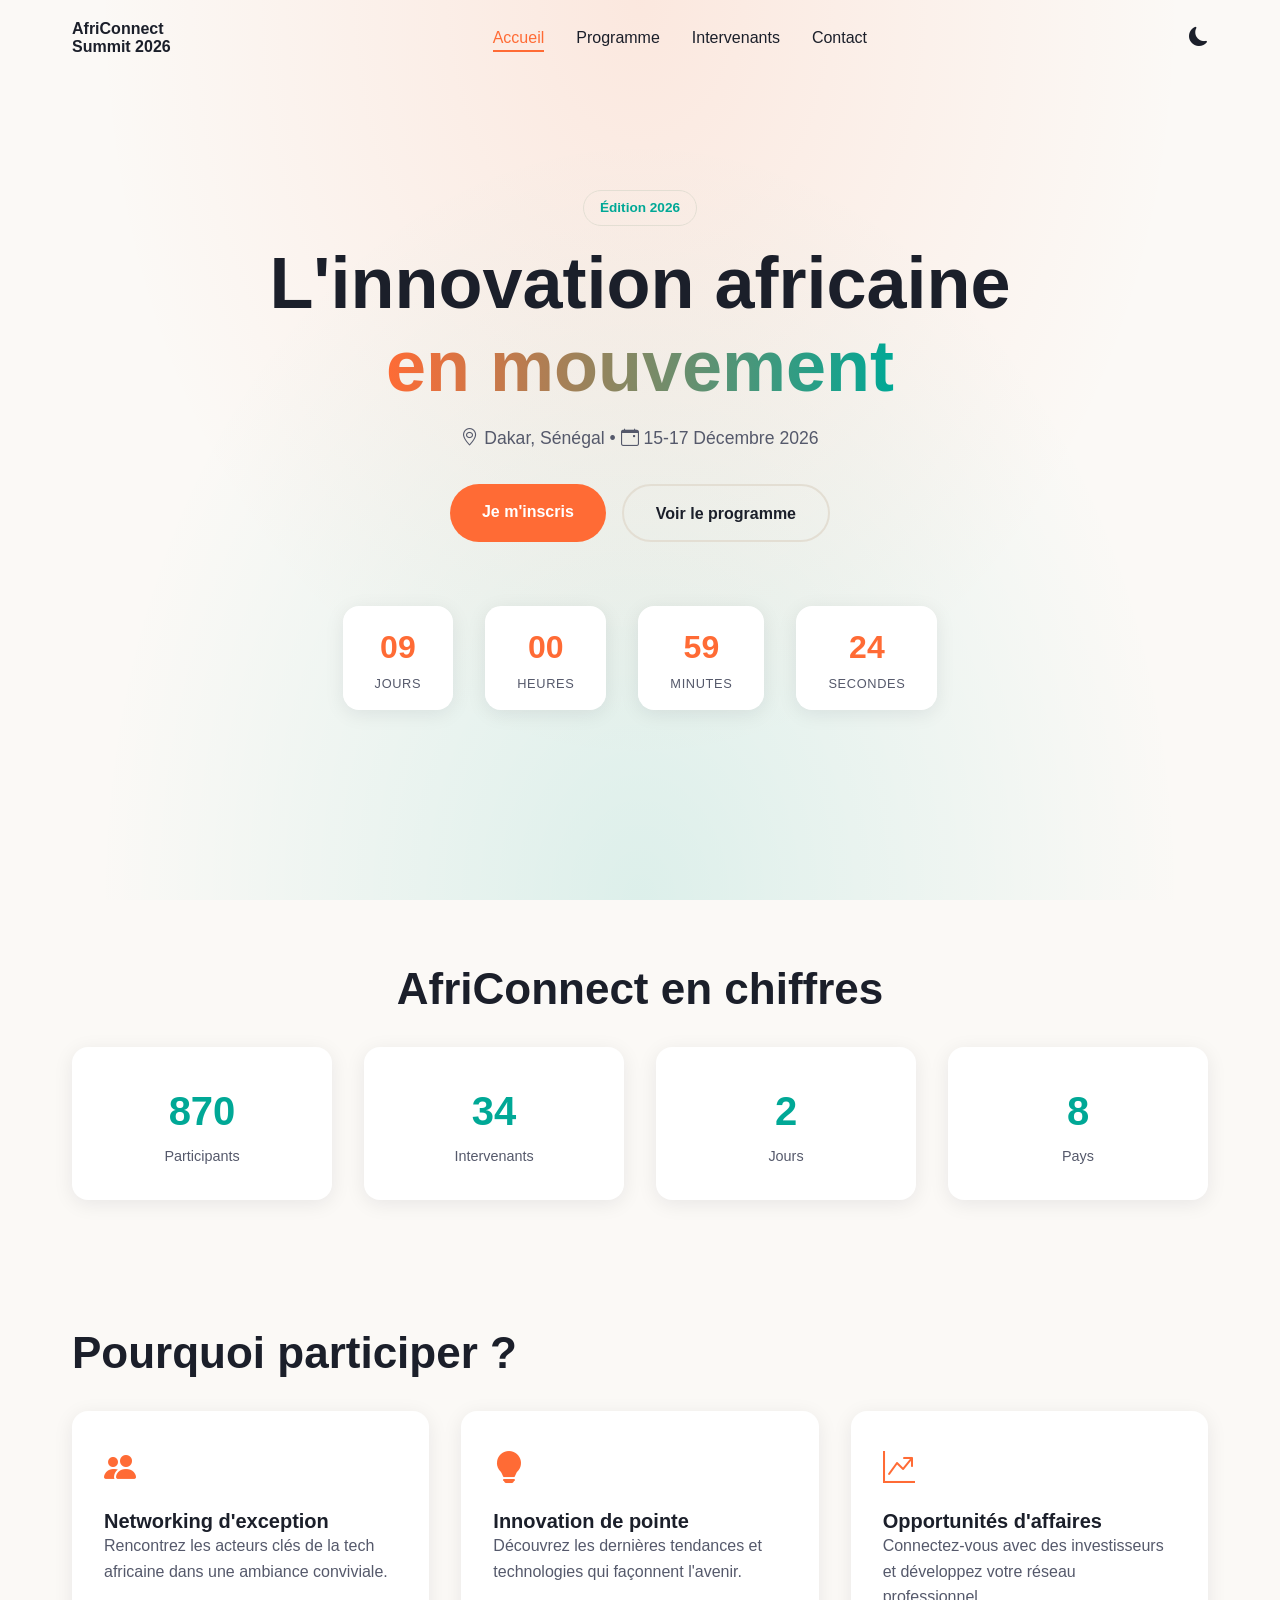
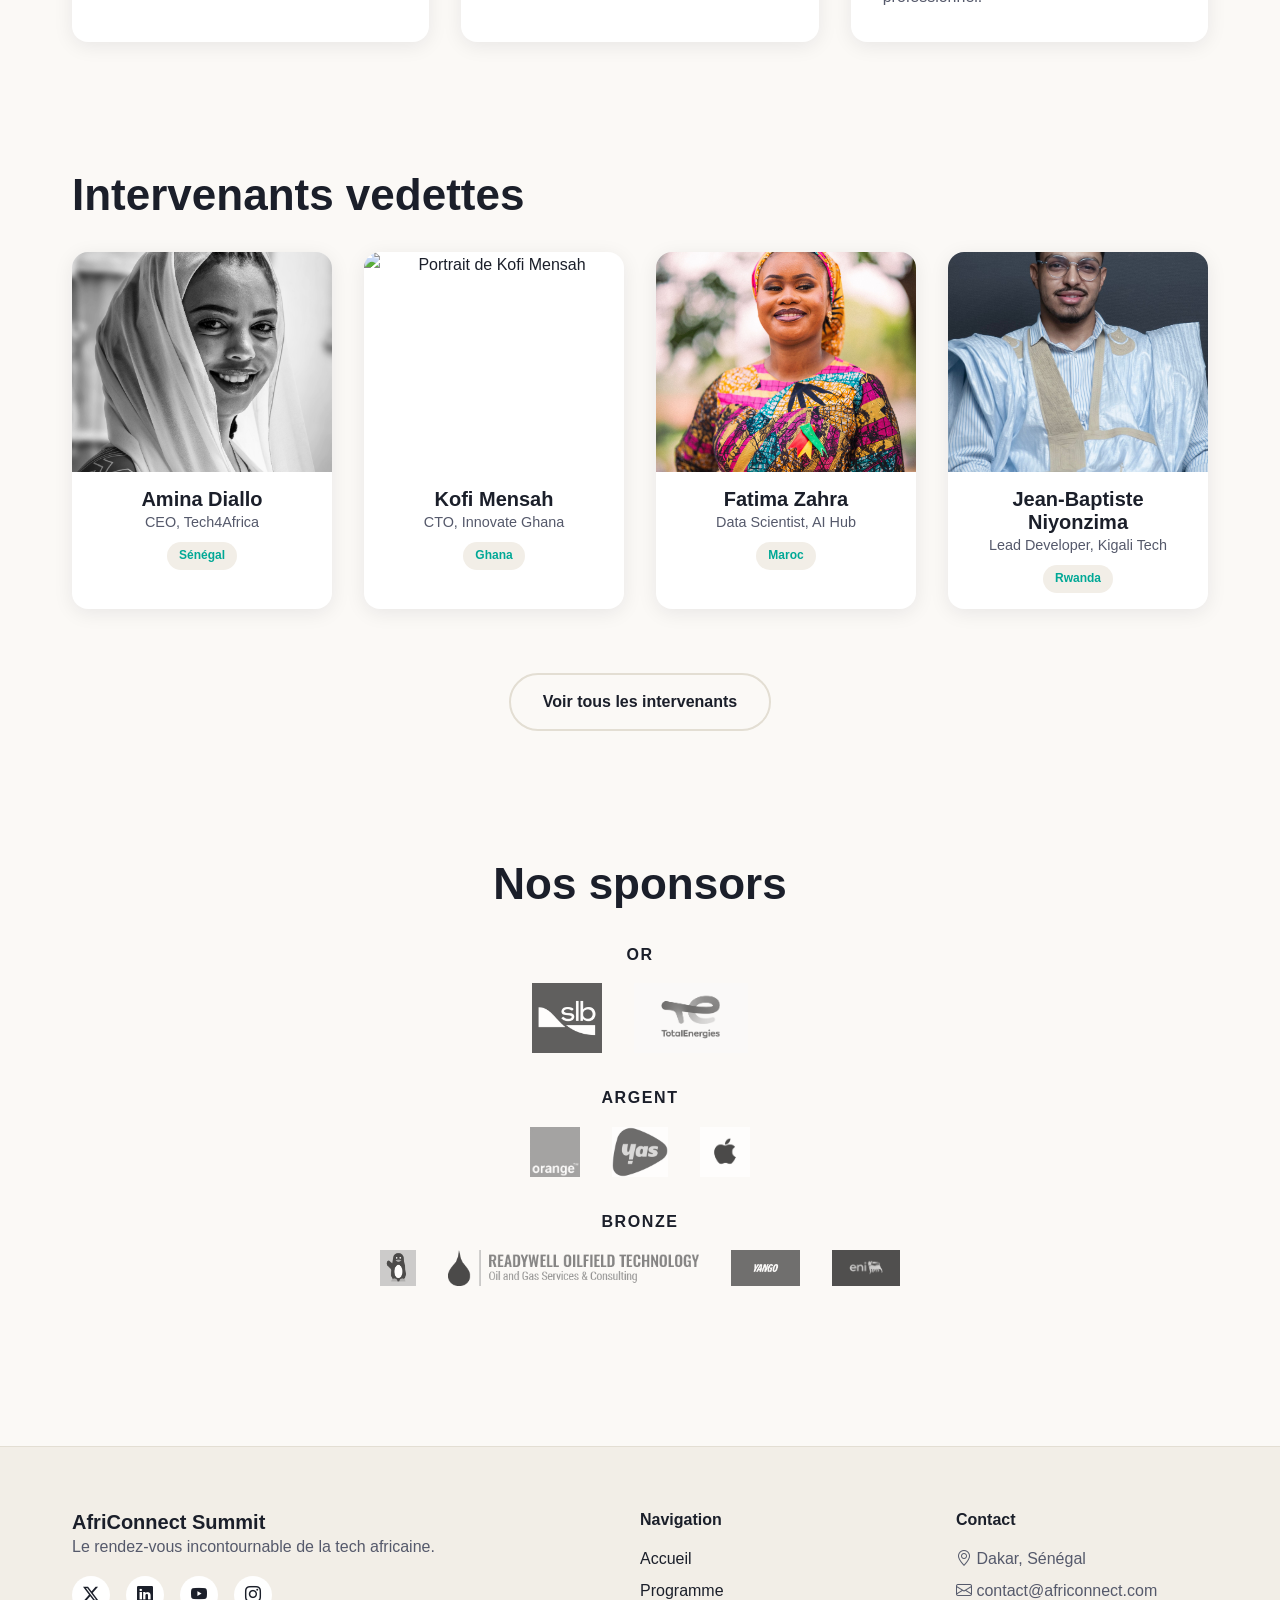
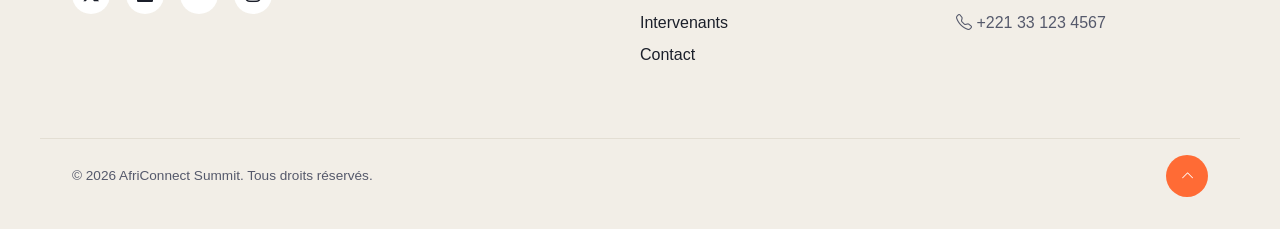
==== commit 46d472af: "Verification avec validator et completer le README" ====
--- a/index.html
+++ b/index.html
@@ -43,7 +43,7 @@
         <section class="hero" id="hero">
             <div class="hero-content">
                 <p class="hero-badge">Édition 2026</p>
-                <h1>L'innovation <br />africaine <span>en mouvement</span></h1>
+                <h1>L'innovation africaine <span>en mouvement</span></h1>
                 <p class="hero-subtitle">
                     <i class="bi bi-geo-alt" aria-hidden="true"></i> Dakar, Sénégal &bull;
                     <i class="bi bi-calendar-event" aria-hidden="true"></i> 15-17 Décembre 2026
@@ -53,7 +53,7 @@
                     <a href="programme.html" class="btn-secondary">Voir le programme</a>
                 </div>
                 <!-- Compte à rebours -->
-                <div class="countdown" id="countdown" aria-label="Compte à rebours avant l'événement">
+                <div class="countdown" id="countdown" >
                     <div><span id="days">00</span><span>Jours</span></div>
                     <div><span id="hours">00</span><span>Heures</span></div>
                     <div><span id="minutes">00</span><span>Minutes</span></div>
@@ -177,7 +177,7 @@
     <footer>
         <div class="footer-grid">
             <div class="footer-col">
-                <h4>AfriConnect Summit</h4>
+                <h3>AfriConnect Summit</h3>
                 <p>Le rendez-vous incontournable de la tech africaine.</p>
                 <div class="social-links">
                     <a href="#" aria-label="Twitter"><i class="bi bi-twitter-x"></i></a>
--- a/css/style.css
+++ b/css/style.css
@@ -1,4 +1,3 @@
-
 /* VARIABLES CSS (design system)  */
 :root {
     /* Couleurs - mode clair (par défaut) */
@@ -96,23 +95,39 @@
     background: none;
 }
 
-h1, h2, h3, h4 {
+h1,
+h2,
+h3,
+h4 {
     font-family: var(--font-display);
     font-weight: 700;
     line-height: 1.15;
     color: var(--color-text);
 }
 
-h1 { font-size: clamp(2.5rem, 6vw, 4.5rem); }
-h2 { font-size: clamp(1.8rem, 4vw, 2.75rem); margin-bottom: var(--space-md); }
-h3 { font-size: 1.25rem; }
-
-p { color: var(--color-text-soft); }
+h1 {
+    font-size: clamp(2.5rem, 6vw, 4.5rem);
+}
+
+h2 {
+    font-size: clamp(1.8rem, 4vw, 2.75rem);
+    margin-bottom: var(--space-md);
+}
+
+h3 {
+    font-size: 1.25rem;
+}
+
+p {
+    color: var(--color-text-soft);
+}
 
 .sr-only {
     position: absolute;
-    width: 1px; height: 1px;
-    padding: 0; margin: -1px;
+    width: 1px;
+    height: 1px;
+    padding: 0;
+    margin: -1px;
     overflow: hidden;
     clip: rect(0, 0, 0, 0);
     white-space: nowrap;
@@ -125,7 +140,7 @@
 }
 
 /* Conteneur générique pour toutes les sections de <main> */
-main > section {
+main>section {
     max-width: var(--content-width);
     margin: 0 auto;
     padding: var(--space-lg) var(--space-md);
@@ -145,6 +160,7 @@
     background-color: var(--color-sunset);
     color: #fff;
 }
+
 .btn-primary:hover {
     background-color: var(--color-sunset-dark);
     transform: translateY(-2px);
@@ -156,15 +172,19 @@
     color: var(--color-text);
     border: 2px solid var(--color-border);
 }
+
 .btn-secondary:hover {
     border-color: var(--color-ocean);
     color: var(--color-ocean);
     transform: translateY(-2px);
 }
+
 /*  HEADER / NAVBAR (Flexbox usage #1) */
 header {
     position: fixed;
-    top: 0; left: 0; right: 0;
+    top: 0;
+    left: 0;
+    right: 0;
     z-index: 100;
     background-color: transparent;
     transition: background-color var(--transition-base), box-shadow var(--transition-base);
@@ -222,6 +242,7 @@
     color: var(--color-text);
     transition: color var(--transition-fast), transform var(--transition-fast);
 }
+
 #themeToggle:hover {
     color: var(--color-sunset);
     transform: rotate(20deg);
@@ -234,15 +255,25 @@
     gap: 5px;
     width: 28px;
 }
+
 .hamburger span {
     height: 2px;
     background-color: var(--color-text);
     border-radius: 2px;
     transition: transform var(--transition-fast), opacity var(--transition-fast);
 }
-.hamburger.open span:nth-child(1) { transform: translateY(7px) rotate(45deg); }
-.hamburger.open span:nth-child(2) { opacity: 0; }
-.hamburger.open span:nth-child(3) { transform: translateY(-7px) rotate(-45deg); }
+
+.hamburger.open span:nth-child(1) {
+    transform: translateY(7px) rotate(45deg);
+}
+
+.hamburger.open span:nth-child(2) {
+    opacity: 0;
+}
+
+.hamburger.open span:nth-child(3) {
+    transform: translateY(-7px) rotate(-45deg);
+}
 
 /* - HERO (page d'accueil) */
 .hero {
@@ -253,7 +284,7 @@
     text-align: center;
     padding: 0 var(--space-md);
     background: radial-gradient(ellipse at top, rgba(255, 107, 53, 0.12), transparent 60%),
-                radial-gradient(ellipse at bottom, rgba(0, 168, 150, 0.12), transparent 60%);
+        radial-gradient(ellipse at bottom, rgba(0, 168, 150, 0.12), transparent 60%);
     max-width: none !important;
 }
 
@@ -301,7 +332,7 @@
     flex-wrap: wrap;
 }
 
-.countdown > div {
+.countdown>div {
     display: flex;
     flex-direction: column;
     align-items: center;
@@ -328,8 +359,15 @@
 
 /* Animation d'apparition CSS au chargement du hero */
 @keyframes fadeInUp {
-    from { opacity: 0; transform: translateY(30px); }
-    to { opacity: 1; transform: translateY(0); }
+    from {
+        opacity: 0;
+        transform: translateY(30px);
+    }
+
+    to {
+        opacity: 1;
+        transform: translateY(0);
+    }
 }
 
 /* COMMIT 5 - FOOTER (Grid pour les 3 colonnes + Flexbox pour footer-bottom) */
@@ -356,9 +394,13 @@
     margin-bottom: 0.4rem;
 }
 
-.footer-col a:hover { color: var(--color-sunset); }
-
-.footer-col p { margin-bottom: 0.4rem; }
+.footer-col a:hover {
+    color: var(--color-sunset);
+}
+
+.footer-col p {
+    margin-bottom: 0.4rem;
+}
 
 .social-links {
     display: flex;
@@ -367,12 +409,16 @@
 }
 
 .social-links a {
-    width: 38px; height: 38px;
-    display: flex; align-items: center; justify-content: center;
+    width: 38px;
+    height: 38px;
+    display: flex;
+    align-items: center;
+    justify-content: center;
     background-color: var(--color-card-bg);
     border-radius: var(--radius-full);
     transition: background-color var(--transition-fast), color var(--transition-fast), transform var(--transition-fast);
 }
+
 .social-links a:hover {
     background-color: var(--color-sunset);
     color: #fff;
@@ -392,8 +438,11 @@
 
 /* Bouton retour en haut - la classe .visible sera basculée en JS au commit 8 */
 #backToTop {
-    width: 42px; height: 42px;
-    display: flex; align-items: center; justify-content: center;
+    width: 42px;
+    height: 42px;
+    display: flex;
+    align-items: center;
+    justify-content: center;
     background-color: var(--color-sunset);
     color: #fff;
     border-radius: var(--radius-full);
@@ -401,22 +450,28 @@
     pointer-events: none;
     transition: opacity var(--transition-fast), transform var(--transition-fast);
 }
+
 #backToTop.visible {
     opacity: 1;
     pointer-events: auto;
 }
-#backToTop:hover { transform: translateY(-4px); }
+
+#backToTop:hover {
+    transform: translateY(-4px);
+}
 
 /* COMMIT 6 - SECTION CHIFFRES CLÉS (CSS Grid usage #1) */
-.stats { text-align: center; }
- 
+.stats {
+    text-align: center;
+}
+
 .stats-grid {
     display: grid;
     grid-template-columns: repeat(4, 1fr);
     gap: var(--space-md);
     margin-top: var(--space-md);
 }
- 
+
 .stat-card {
     background-color: var(--color-card-bg);
     padding: var(--space-md);
@@ -424,11 +479,12 @@
     box-shadow: var(--shadow-soft);
     transition: transform var(--transition-fast), box-shadow var(--transition-fast);
 }
+
 .stat-card:hover {
     transform: translateY(-6px);
     box-shadow: var(--shadow-hover);
 }
- 
+
 /* Le nombre affiché ("0" dans le HTML) sera incrémenté en JS au commit 9 */
 .stat-number {
     display: block;
@@ -437,30 +493,31 @@
     font-weight: 800;
     color: var(--color-ocean);
 }
- 
+
 .stat-label {
     color: var(--color-text-soft);
     font-size: 0.9rem;
 }
- 
+
 /* Préparation des animations au scroll (IntersectionObserver au commit 9) */
 [data-animate] {
     opacity: 0;
     transform: translateY(24px);
     transition: opacity 0.6s ease, transform 0.6s ease;
 }
+
 [data-animate].in-view {
     opacity: 1;
     transform: translateY(0);
 }
- 
+
 /* COMMIT 6 - SECTION POURQUOI PARTICIPER (Flexbox usage #3) */
 .why-grid {
     display: flex;
     gap: var(--space-md);
     flex-wrap: wrap;
 }
- 
+
 .why-card {
     flex: 1 1 280px;
     background-color: var(--color-card-bg);
@@ -469,22 +526,25 @@
     box-shadow: var(--shadow-soft);
     transition: transform var(--transition-fast);
 }
-.why-card:hover { transform: translateY(-6px); }
- 
+
+.why-card:hover {
+    transform: translateY(-6px);
+}
+
 .why-card i {
     font-size: 2rem;
     color: var(--color-sunset);
     margin-bottom: var(--space-sm);
     display: block;
 }
- 
+
 /* COMMIT 6 - INTERVENANTS VEDETTES (CSS Grid usage #2) */
 .speakers-grid {
     display: grid;
     grid-template-columns: repeat(4, 1fr);
     gap: var(--space-md);
 }
- 
+
 .speaker-card {
     background-color: var(--color-card-bg);
     border-radius: var(--radius-md);
@@ -494,26 +554,28 @@
     padding-bottom: var(--space-sm);
     transition: transform var(--transition-fast), box-shadow var(--transition-fast);
 }
- 
+
 .speaker-card:hover {
     transform: translateY(-8px);
     box-shadow: var(--shadow-hover);
 }
- 
+
 .speaker-card img {
     width: 100%;
     height: 220px;
     object-fit: cover;
     margin-bottom: var(--space-sm);
 }
- 
-.speaker-card h3 { padding: 0 var(--space-sm); }
- 
+
+.speaker-card h3 {
+    padding: 0 var(--space-sm);
+}
+
 .speaker-card p {
     padding: 0 var(--space-sm);
     font-size: 0.9rem;
 }
- 
+
 .speaker-country {
     display: inline-block;
     margin-top: var(--space-xs);
@@ -524,30 +586,32 @@
     font-weight: 600;
     color: var(--color-ocean);
 }
- 
+
 .speakers-cta {
     text-align: center;
     margin-top: var(--space-lg);
 }
- 
+
 /* COMMIT 6 - SECTION SPONSORS */
-.sponsors { text-align: center; }
- 
+.sponsors {
+    text-align: center;
+}
+
 .sponsors-grid {
     display: flex;
     flex-direction: column;
     gap: var(--space-md);
     margin-top: var(--space-md);
 }
- 
-.sponsor-level > span {
+
+.sponsor-level>span {
     display: block;
     font-family: var(--font-display);
     font-weight: 700;
     margin-bottom: var(--space-sm);
     letter-spacing: 0.1em;
 }
- 
+
 .sponsor-logos {
     display: flex;
     justify-content: center;
@@ -555,53 +619,407 @@
     gap: var(--space-md);
     flex-wrap: wrap;
 }
- 
+
 /* Différenciation visuelle des 3 niveaux par la taille, comme demandé dans l'énoncé */
 .sponsor-logos img {
     filter: grayscale(1);
     opacity: 0.7;
     transition: filter var(--transition-fast), opacity var(--transition-fast), transform var(--transition-fast);
 }
+
 .sponsor-logos img:hover {
     filter: grayscale(0);
     opacity: 1;
     transform: scale(1.05);
 }
- 
-.gold .sponsor-logos img { height: 70px; width: auto; }
-.silver .sponsor-logos img { height: 50px; width: auto; }
-.bronze .sponsor-logos img { height: 36px; width: auto; }
- 
+
+.gold .sponsor-logos img {
+    height: 70px;
+    width: auto;
+}
+
+.silver .sponsor-logos img {
+    height: 50px;
+    width: auto;
+}
+
+.bronze .sponsor-logos img {
+    height: 36px;
+    width: auto;
+}
+
 /* RESPONSIVE (navbar, hero, footer, stats, why-attend, speakers, sponsors) */
 @media (max-width: 768px) {
-    .nav-links { display: none; }
-    .hamburger { display: flex; }
- 
+    .nav-links {
+        display: none;
+    }
+
+    .hamburger {
+        display: flex;
+    }
+
     .nav-links.open {
         display: flex;
         flex-direction: column;
         position: absolute;
         top: 100%;
-        left: 0; right: 0;
+        left: 0;
+        right: 0;
         background-color: var(--color-bg);
         padding: var(--space-md);
         gap: var(--space-sm);
         box-shadow: var(--shadow-soft);
-    }
- 
-    .footer-grid { grid-template-columns: 1fr; gap: var(--space-md); }
-    .footer-bottom { flex-direction: column; gap: var(--space-sm); text-align: center; }
- 
-    .stats-grid { grid-template-columns: repeat(2, 1fr); }
-    .speakers-grid { grid-template-columns: repeat(2, 1fr); }
-}
- 
+
+    }
+
+    .footer-grid {
+        grid-template-columns: 1fr;
+        gap: var(--space-md);
+    }
+
+    .footer-bottom {
+        flex-direction: column;
+        gap: var(--space-sm);
+        text-align: center;
+    }
+
+    .stats-grid {
+        grid-template-columns: repeat(2, 1fr);
+    }
+
+    .speakers-grid {
+        grid-template-columns: repeat(2, 1fr);
+    }
+
+    .speakers-grid-full {
+        grid-template-columns: repeat(2, 1fr);
+    }
+
+    .themes-grid {
+        grid-template-columns: 1fr;
+    }
+
+    .registration-wrapper {
+        flex-direction: column;
+    }
+}
+
 @media (max-width: 375px) {
-    .countdown { gap: var(--space-sm); }
-    .countdown > div { min-width: 65px; padding: var(--space-xs); }
-    .hero-buttons { flex-direction: column; width: 100%; }
-    .btn-primary, .btn-secondary { text-align: center; width: 100%; }
- 
-    .stats-grid { grid-template-columns: 1fr 1fr; gap: var(--space-sm); }
-    .speakers-grid { grid-template-columns: 1fr; }
+    .countdown {
+        gap: var(--space-sm);
+    }
+
+    .countdown>div {
+        min-width: 65px;
+        padding: var(--space-xs);
+    }
+
+    .hero-buttons {
+        flex-direction: column;
+        width: 100%;
+    }
+
+    .btn-primary,
+    .btn-secondary {
+        text-align: center;
+        width: 100%;
+    }
+
+    .stats-grid {
+        grid-template-columns: 1fr 1fr;
+        gap: var(--space-sm);
+    }
+
+    .speakers-grid {
+        grid-template-columns: 1fr;
+    }
+
+    .speakers-grid-full {
+        grid-template-columns: 1fr;
+    }
+}
+
+/* COMMIT 7 - PAGES INTERNES : HERO + FIL D'ARIANE (programme.html, intervenants.html, contact.html) */
+.page-hero {
+    max-width: none;
+    text-align: center;
+    padding: 8rem var(--space-md) var(--space-lg);
+    background-color: var(--color-bg-alt);
+}
+
+.breadcrumb {
+    margin-top: var(--space-sm);
+    font-size: 0.9rem;
+    color: var(--color-text-soft);
+}
+
+.breadcrumb a:hover {
+    color: var(--color-sunset);
+}
+
+/* COMMIT 7 - PROGRAMME : ONGLETS + TABLEAUX */
+.tabs {
+    display: flex;
+    gap: var(--space-sm);
+    justify-content: center;
+    margin-bottom: var(--space-md);
+    flex-wrap: wrap;
+}
+
+.tab-btn {
+    padding: 0.7rem 1.5rem;
+    border-radius: var(--radius-full);
+    border: 2px solid var(--color-border);
+    font-weight: 600;
+    transition: all var(--transition-fast);
+}
+
+.tab-btn:hover {
+    border-color: var(--color-sunset);
+}
+
+.tab-btn.active {
+    background-color: var(--color-sunset);
+    border-color: var(--color-sunset);
+    color: #fff;
+}
+
+.tab-panel {
+    display: none;
+}
+
+.tab-panel.active {
+    display: block;
+    animation: fadeInUp 0.5s ease both;
+}
+
+table {
+    width: 100%;
+    border-collapse: collapse;
+    background-color: var(--color-card-bg);
+    border-radius: var(--radius-md);
+    overflow: hidden;
+    box-shadow: var(--shadow-soft);
+}
+
+thead {
+    background-color: var(--color-sunset);
+    color: #fff;
+}
+
+th,
+td {
+    padding: 0.9rem 1rem;
+    text-align: left;
+}
+
+tbody tr:nth-child(even) {
+    background-color: var(--color-bg-alt);
+}
+
+tbody tr:hover {
+    background-color: rgba(0, 168, 150, 0.08);
+}
+
+.themes-grid {
+    display: grid;
+    grid-template-columns: repeat(2, 1fr);
+    gap: var(--space-md);
+}
+
+.theme-card {
+    background-color: var(--color-card-bg);
+    padding: var(--space-md);
+    border-radius: var(--radius-md);
+    box-shadow: var(--shadow-soft);
+    transition: transform var(--transition-fast);
+}
+
+.theme-card:hover {
+    transform: translateY(-6px);
+}
+
+.theme-card i {
+    font-size: 1.8rem;
+    color: var(--color-ocean);
+    margin-bottom: var(--space-xs);
+    display: block;
+}
+
+/* COMMIT 7 - INTERVENANTS : FILTRES + GRILLE COMPLÈTE */
+.filter-buttons {
+    display: flex;
+    gap: var(--space-sm);
+    justify-content: center;
+    flex-wrap: wrap;
+    margin-bottom: var(--space-md);
+}
+
+.filter-btn {
+    padding: 0.6rem 1.4rem;
+    border-radius: var(--radius-full);
+    border: 2px solid var(--color-border);
+    font-weight: 600;
+    transition: all var(--transition-fast);
+}
+
+.filter-btn:hover {
+    border-color: var(--color-ocean);
+}
+
+.filter-btn.active {
+    background-color: var(--color-ocean);
+    border-color: var(--color-ocean);
+    color: #fff;
+}
+
+.speakers-grid-full {
+    display: grid;
+    grid-template-columns: repeat(3, 1fr);
+    gap: var(--space-md);
+    margin-top: var(--space-md);
+}
+
+.speakers-grid-full .speaker-card.hidden {
+    display: none;
+}
+
+/* COMMIT 7 - CONTACT : FORMULAIRE + FAQ + CARTE */
+.registration-wrapper {
+    display: flex;
+    gap: var(--space-lg);
+    align-items: flex-start;
+    flex-wrap: wrap;
+}
+
+#registrationForm {
+    flex: 2 1 400px;
+    background-color: var(--color-card-bg);
+    padding: var(--space-md);
+    border-radius: var(--radius-md);
+    box-shadow: var(--shadow-soft);
+}
+
+.registration-info {
+    flex: 1 1 260px;
+    background-color: var(--color-bg-alt);
+    padding: var(--space-md);
+    border-radius: var(--radius-md);
+}
+
+.registration-info ul li {
+    margin-bottom: var(--space-sm);
+    display: flex;
+    gap: 0.5rem;
+    align-items: flex-start;
+}
+
+.form-group {
+    margin-bottom: var(--space-md);
+}
+
+.form-group label {
+    display: block;
+    margin-bottom: 0.4rem;
+    font-weight: 600;
+    font-size: 0.9rem;
+}
+
+.form-group input,
+.form-group select,
+.form-group textarea {
+    width: 100%;
+    padding: 0.7rem;
+    border: 2px solid var(--color-border);
+    border-radius: var(--radius-sm);
+    background-color: var(--color-bg);
+    color: var(--color-text);
+    font-family: inherit;
+    transition: border-color var(--transition-fast);
+}
+
+.form-group input:focus,
+.form-group select:focus,
+.form-group textarea:focus {
+    border-color: var(--color-ocean);
+    outline: none;
+}
+
+.form-group.valid input,
+.form-group.valid select,
+.form-group.valid textarea {
+    border-color: #2E9B4F;
+}
+
+.form-group.invalid input,
+.form-group.invalid select,
+.form-group.invalid textarea {
+    border-color: #E14D4D;
+}
+
+.error-message {
+    display: block;
+    min-height: 1.2em;
+    color: #E14D4D;
+    font-size: 0.8rem;
+    margin-top: 0.3rem;
+}
+
+.success-message {
+    margin-top: var(--space-md);
+    padding: var(--space-sm);
+    background-color: rgba(46, 155, 79, 0.12);
+    color: #2E9B4F;
+    border-radius: var(--radius-sm);
+    font-weight: 600;
+}
+
+.accordion-item {
+    border-bottom: 1px solid var(--color-border);
+}
+
+.accordion-toggle {
+    display: none;
+}
+
+.accordion-header {
+    display: block;
+    padding: var(--space-sm) 0;
+    font-weight: 600;
+    cursor: pointer;
+    position: relative;
+    padding-right: 2rem;
+}
+
+.accordion-header::after {
+    content: "+";
+    position: absolute;
+    right: 0;
+    top: var(--space-sm);
+    font-size: 1.3rem;
+    color: var(--color-sunset);
+    transition: transform var(--transition-fast);
+}
+
+.accordion-toggle:checked+.accordion-header::after {
+    transform: rotate(45deg);
+}
+
+.accordion-content {
+    max-height: 0;
+    overflow: hidden;
+    transition: max-height var(--transition-base), padding var(--transition-base);
+}
+
+.accordion-toggle:checked~.accordion-content {
+    max-height: 200px;
+    padding-bottom: var(--space-sm);
+}
+
+.map iframe {
+    width: 100%;
+    height: 400px;
+    border: 0;
+    border-radius: var(--radius-md);
+    margin-top: var(--space-md);
 }
